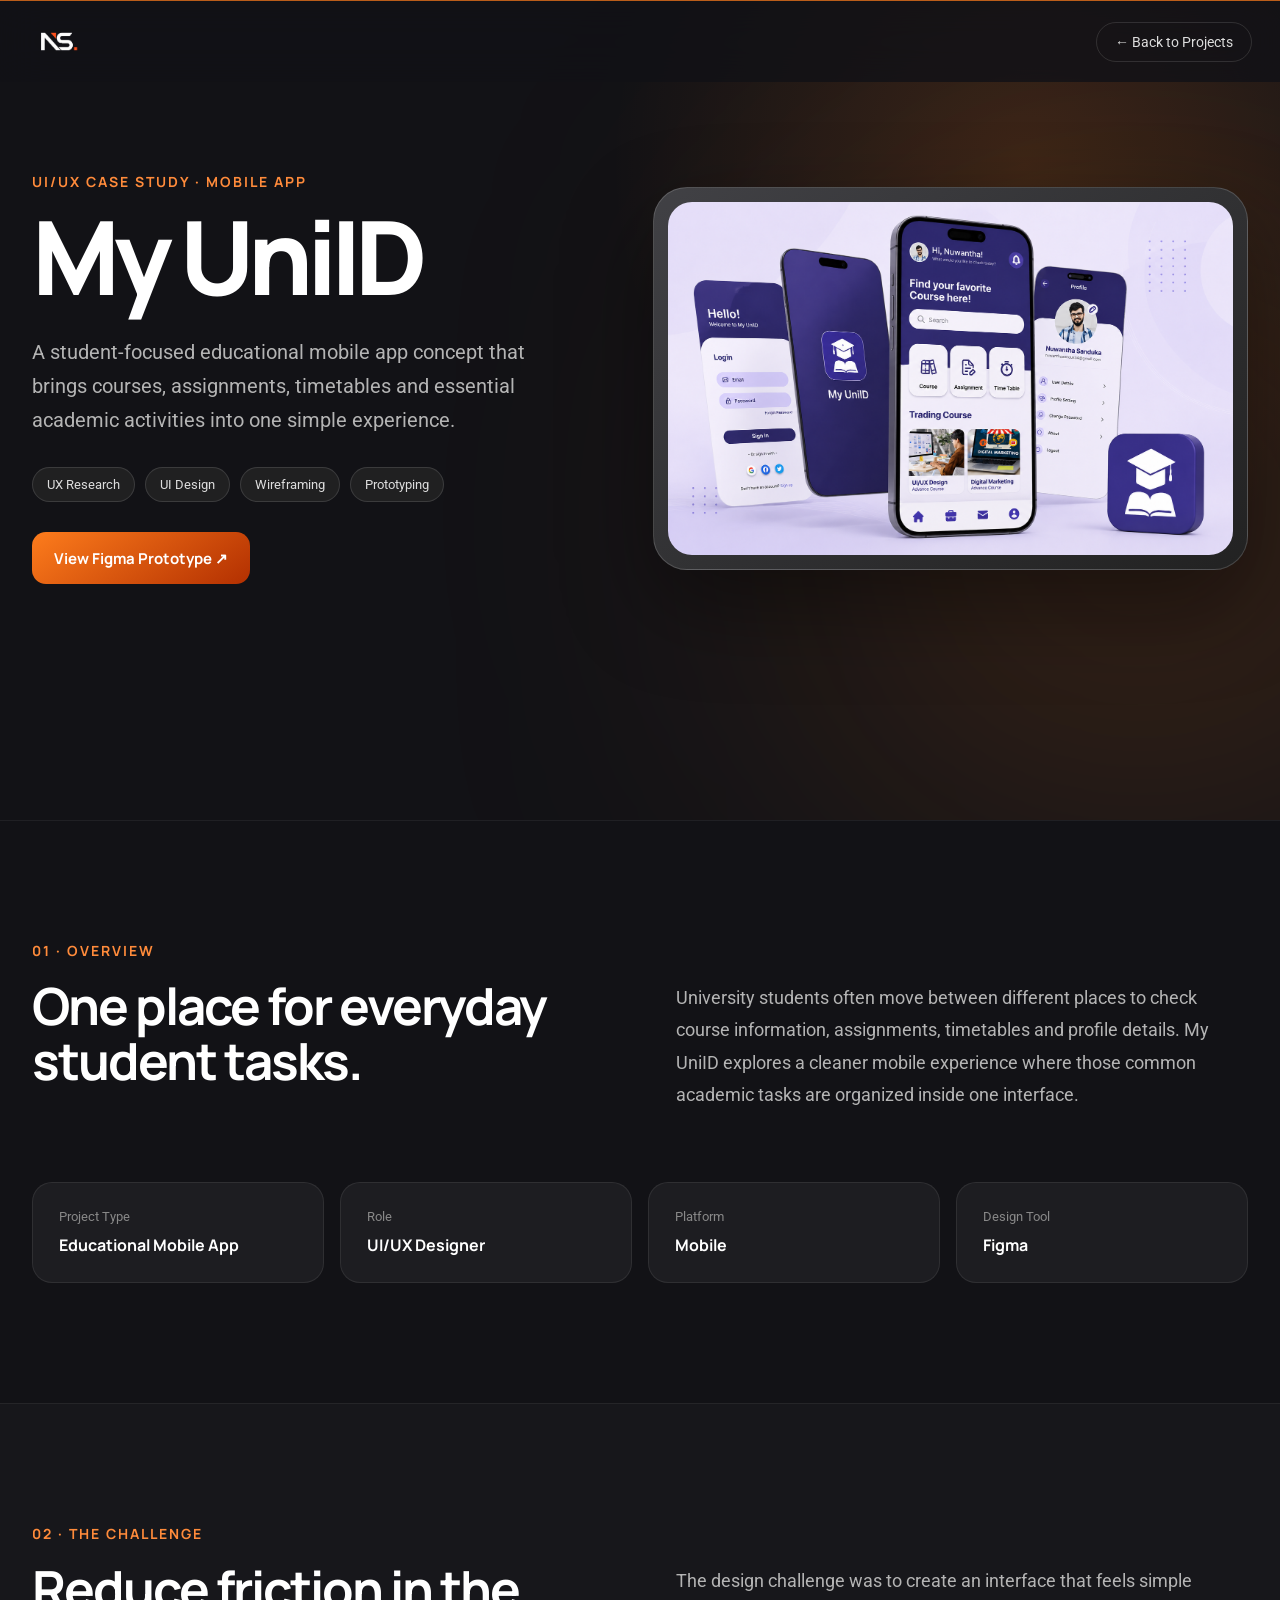
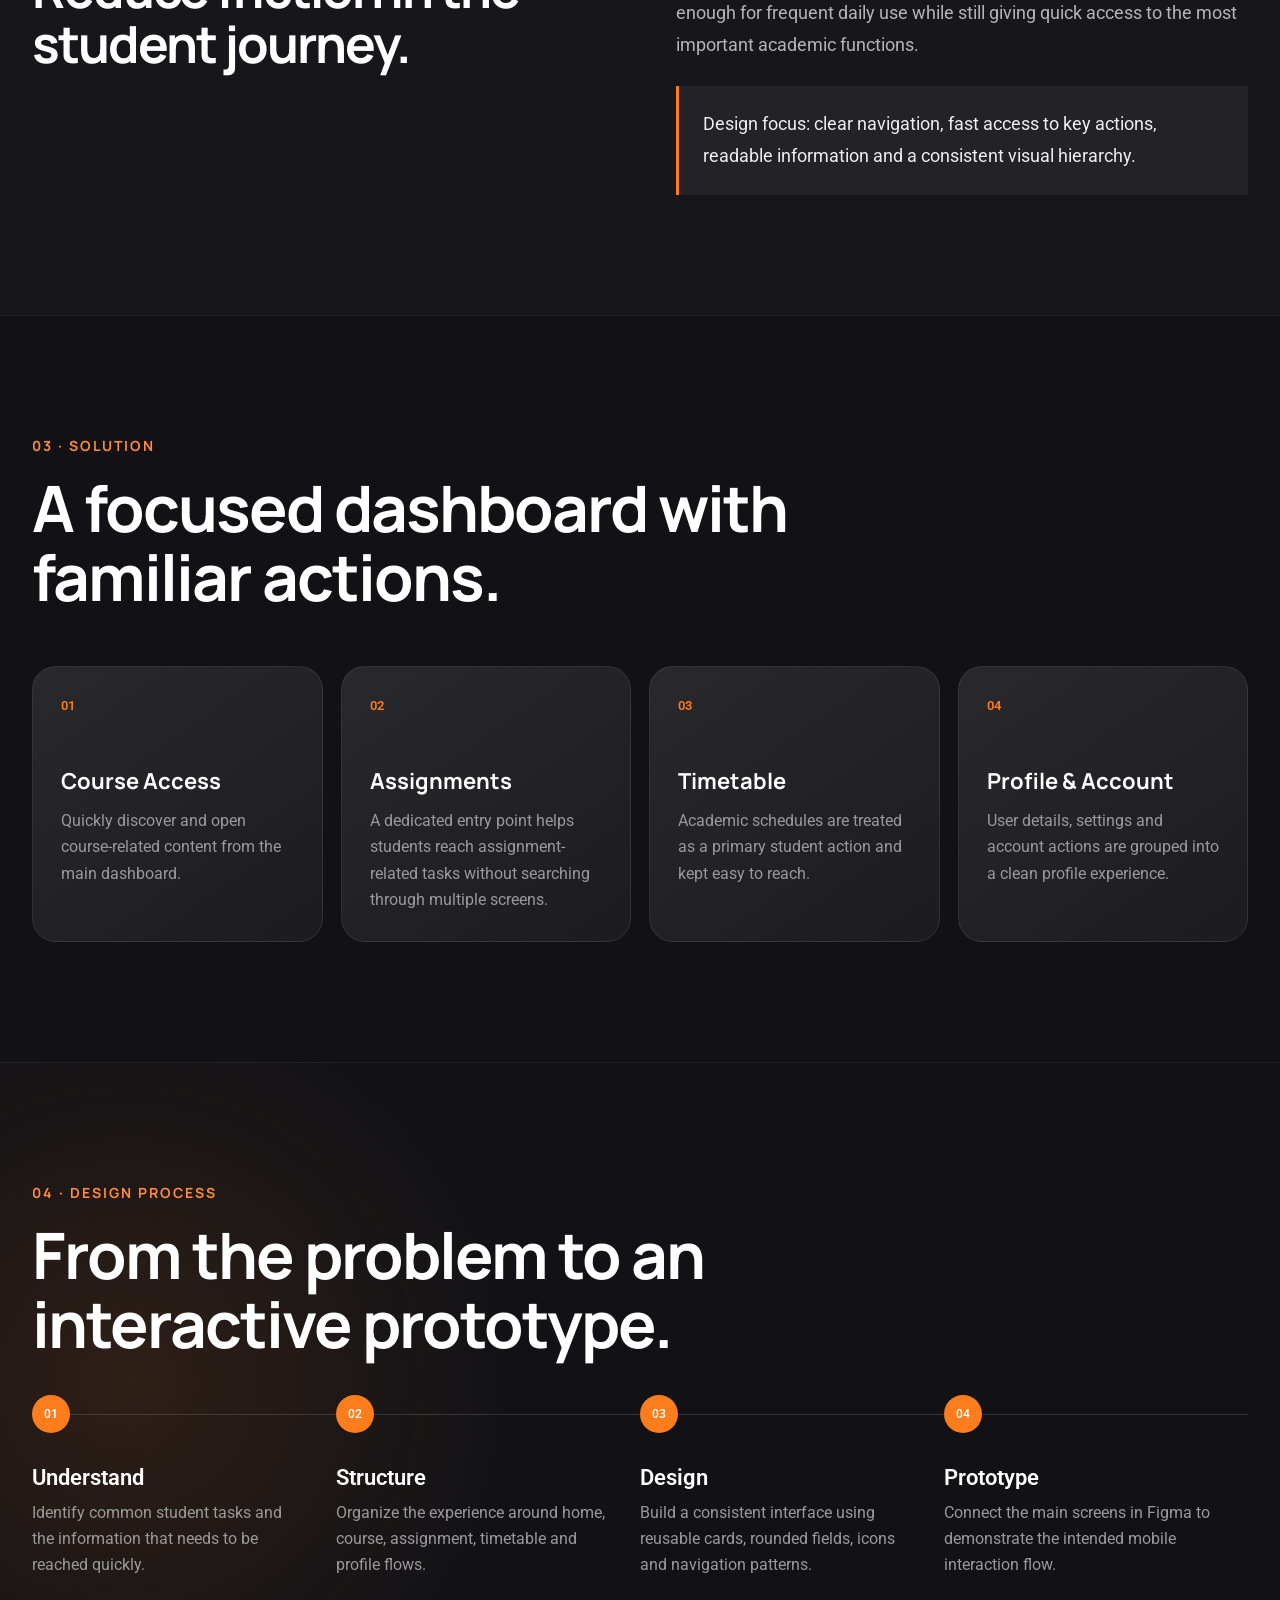
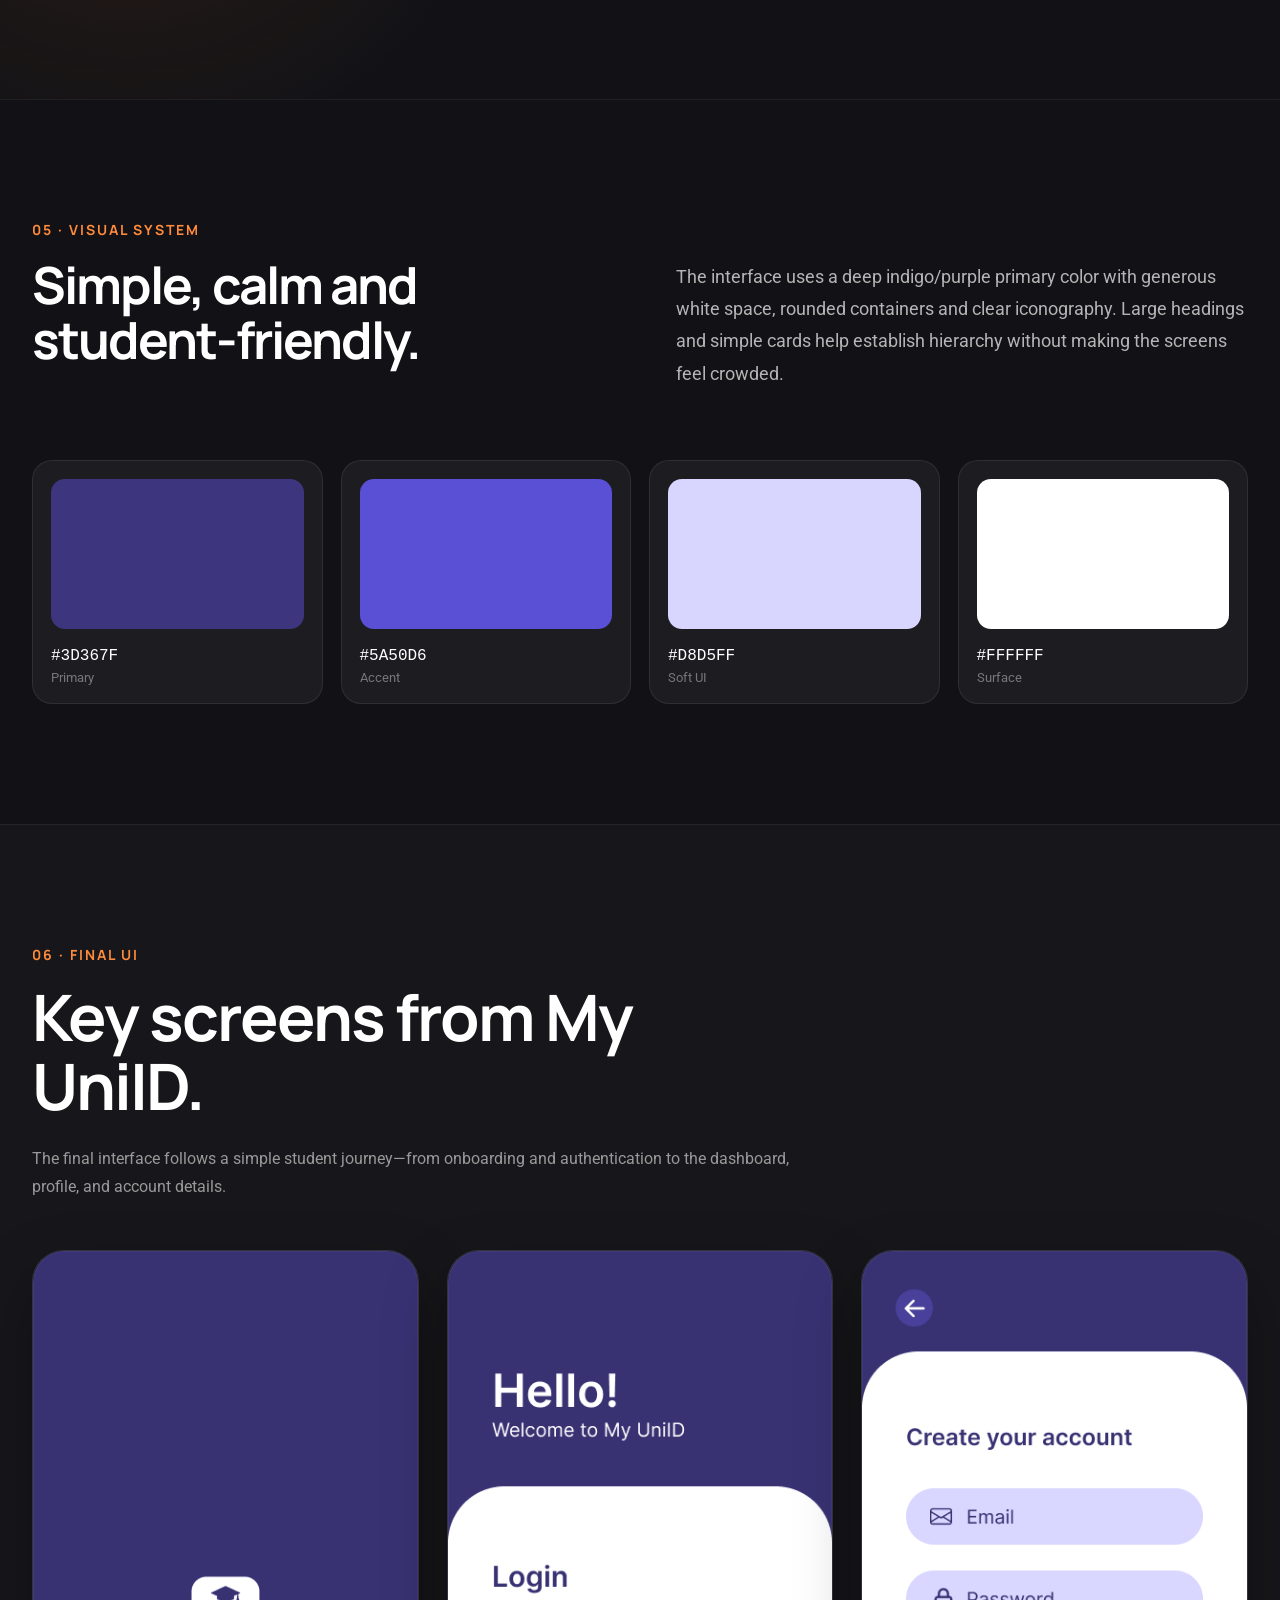
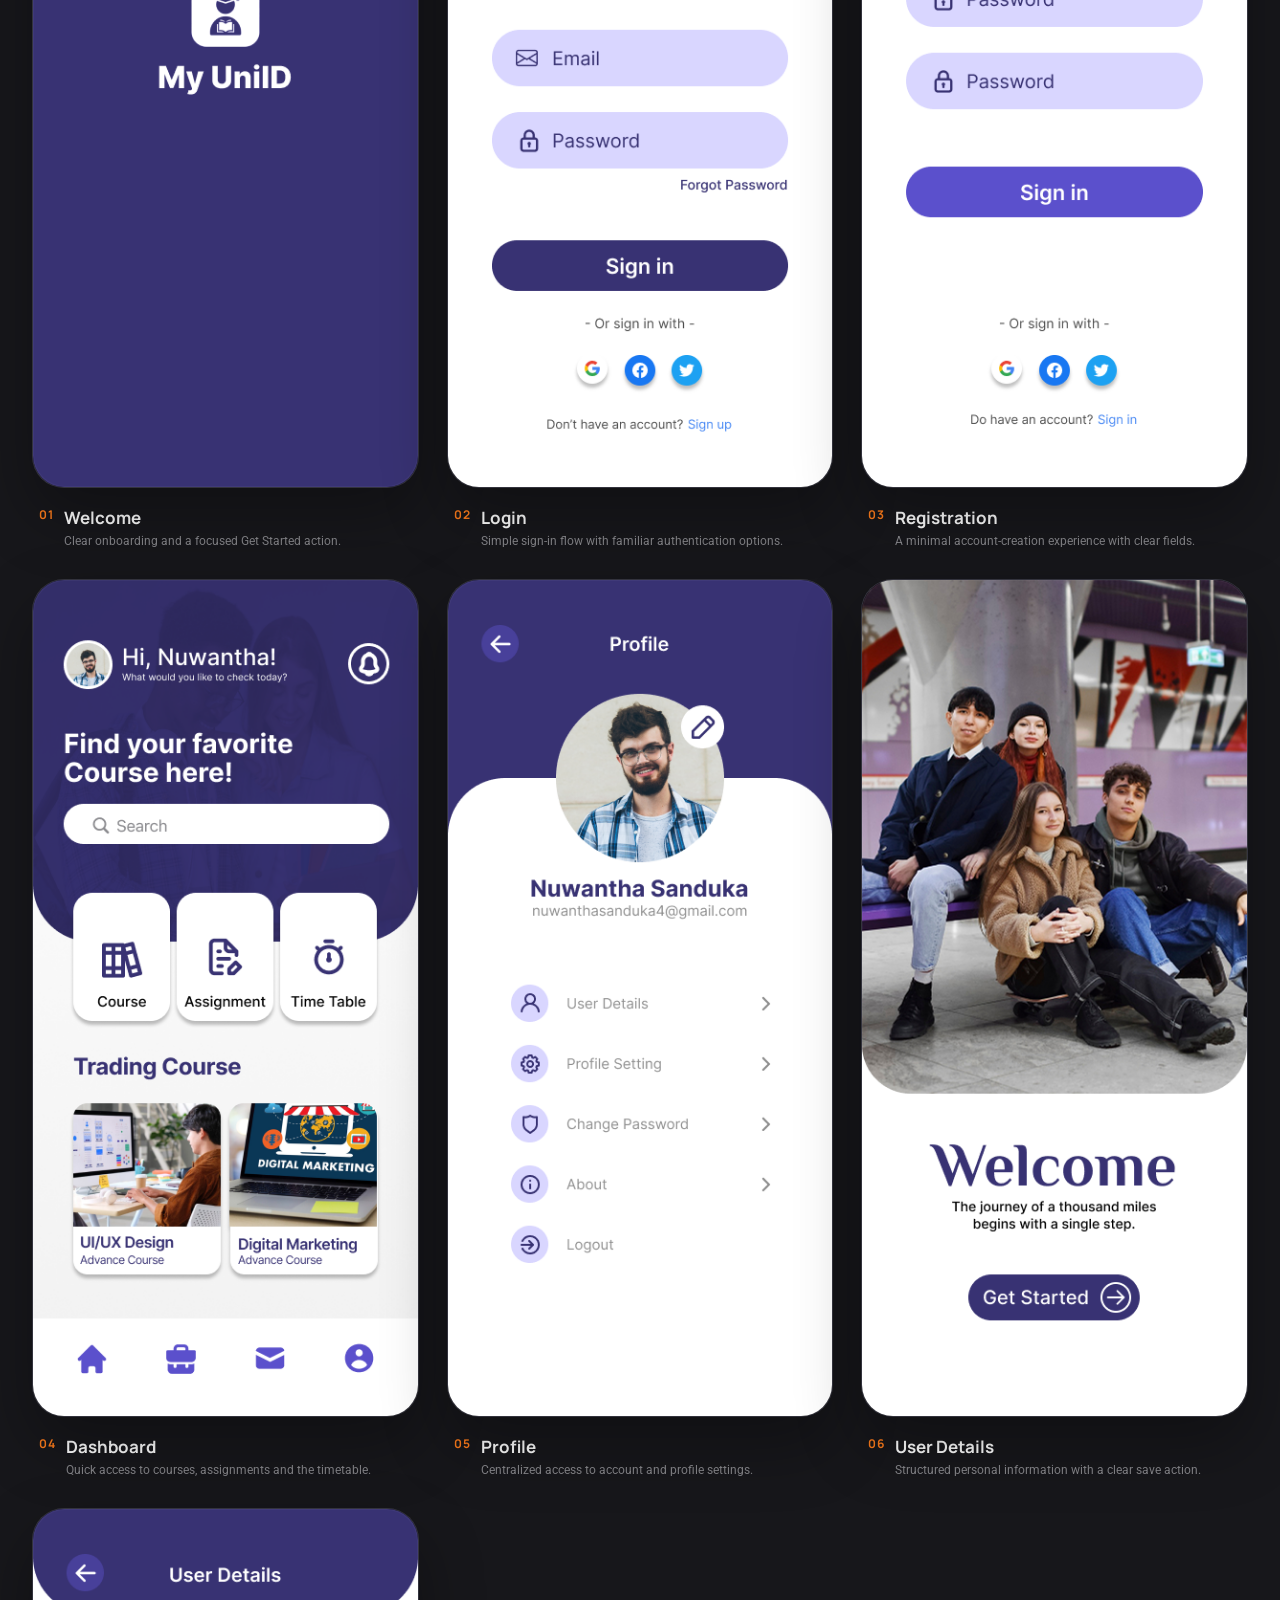
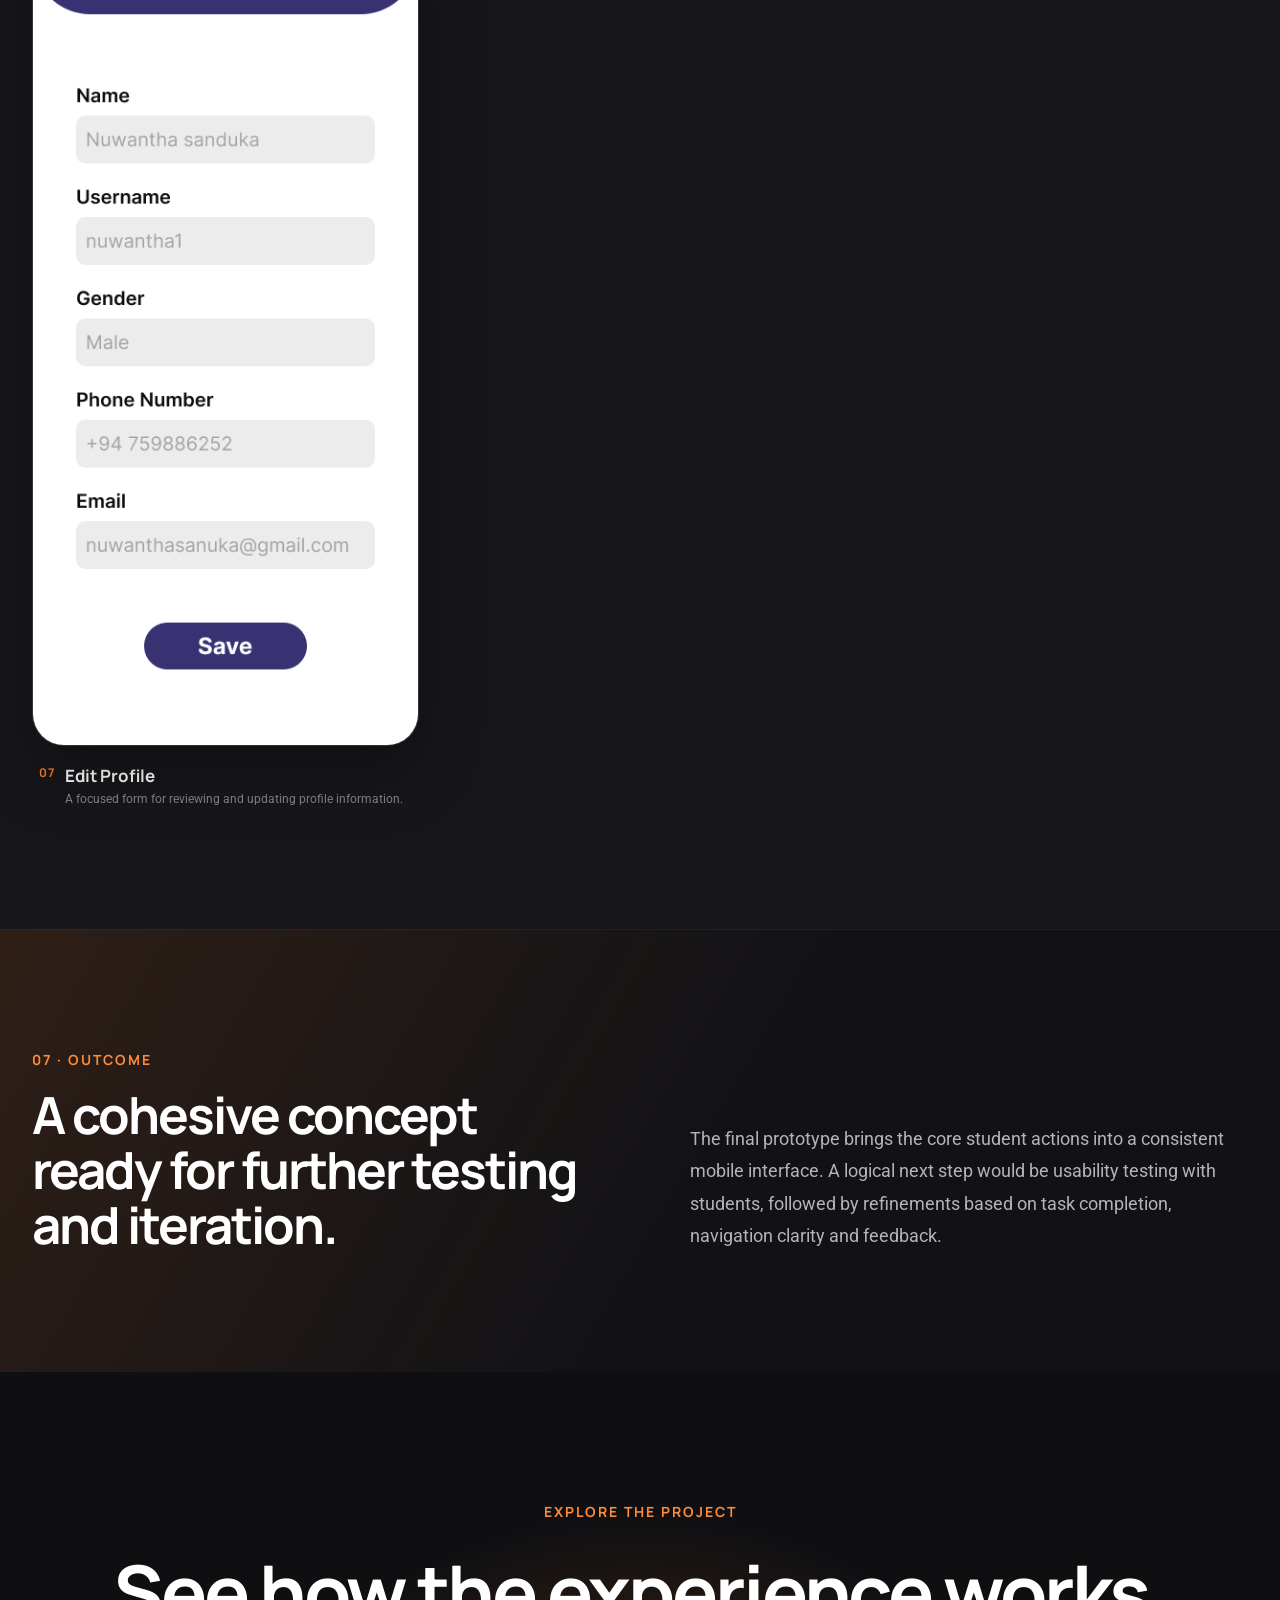
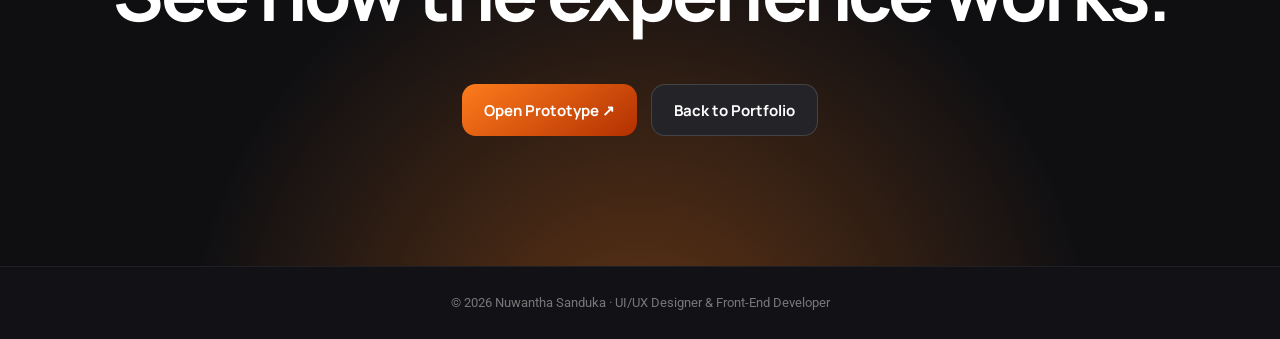
==== my-uniid-case-study.html @ fdf11199 "Add case study page1" ====
<!DOCTYPE html>
<html lang="en">
<head>
  <meta charset="utf-8">
  <meta name="viewport" content="width=device-width, initial-scale=1">
  <meta name="description" content="My UniID educational mobile app UI/UX case study by Nuwantha Sanduka.">
  <meta name="theme-color" content="#121216">
  <title>My UniID — UI/UX Case Study</title>
  <link rel="stylesheet" href="style.css">
  <link rel="stylesheet" href="case-study.css">
</head>
<body class="case-study-page">
  <header class="case-nav">
    <a class="case-brand" href="index.html#home"><img src="assets/images/brand-logo.png" alt="NS logo"></a>
    <a class="back-link" href="index.html#projects">← Back to Projects</a>
  </header>

  <main>
    <section class="case-hero">
      <div class="case-glow case-glow-one"></div>
      <div class="case-shell case-hero-grid">
        <div class="case-hero-copy">
          <p class="case-kicker">UI/UX CASE STUDY · MOBILE APP</p>
          <h1>My UniID</h1>
          <p class="case-lead">A student-focused educational mobile app concept that brings courses, assignments, timetables and essential academic activities into one simple experience.</p>
          <div class="case-tags"><span>UX Research</span><span>UI Design</span><span>Wireframing</span><span>Prototyping</span></div>
          <a class="case-primary" href="https://www.figma.com/proto/tPADbhIPuzSvmkrL11erAc/HCI-Activity01?node-id=0-1&t=I2ZawFSMPAV8Nhaq-1" target="_blank" rel="noopener noreferrer">View Figma Prototype ↗</a>
        </div>
        <div class="case-cover-wrap">
          <img src="assets/images/my_UniID_project_Cover.png" alt="My UniID mobile app project cover">
        </div>
      </div>
    </section>

    <section class="case-section">
      <div class="case-shell">
        <p class="case-kicker">01 · OVERVIEW</p>
        <div class="case-two-col">
          <h2>One place for everyday student tasks.</h2>
          <p>University students often move between different places to check course information, assignments, timetables and profile details. My UniID explores a cleaner mobile experience where those common academic tasks are organized inside one interface.</p>
        </div>
        <div class="case-facts">
          <article><span>Project Type</span><strong>Educational Mobile App</strong></article>
          <article><span>Role</span><strong>UI/UX Designer</strong></article>
          <article><span>Platform</span><strong>Mobile</strong></article>
          <article><span>Design Tool</span><strong>Figma</strong></article>
        </div>
      </div>
    </section>

    <section class="case-section case-soft">
      <div class="case-shell">
        <p class="case-kicker">02 · THE CHALLENGE</p>
        <div class="case-two-col">
          <h2>Reduce friction in the student journey.</h2>
          <div><p>The design challenge was to create an interface that feels simple enough for frequent daily use while still giving quick access to the most important academic functions.</p><p class="case-note">Design focus: clear navigation, fast access to key actions, readable information and a consistent visual hierarchy.</p></div>
        </div>
      </div>
    </section>

    <section class="case-section">
      <div class="case-shell">
        <p class="case-kicker">03 · SOLUTION</p>
        <h2 class="case-title">A focused dashboard with familiar actions.</h2>
        <div class="feature-grid">
          <article><b>01</b><h3>Course Access</h3><p>Quickly discover and open course-related content from the main dashboard.</p></article>
          <article><b>02</b><h3>Assignments</h3><p>A dedicated entry point helps students reach assignment-related tasks without searching through multiple screens.</p></article>
          <article><b>03</b><h3>Timetable</h3><p>Academic schedules are treated as a primary student action and kept easy to reach.</p></article>
          <article><b>04</b><h3>Profile & Account</h3><p>User details, settings and account actions are grouped into a clean profile experience.</p></article>
        </div>
      </div>
    </section>

    <section class="case-section case-process">
      <div class="case-shell">
        <p class="case-kicker">04 · DESIGN PROCESS</p>
        <h2 class="case-title">From the problem to an interactive prototype.</h2>
        <div class="process-line">
          <article><span>01</span><h3>Understand</h3><p>Identify common student tasks and the information that needs to be reached quickly.</p></article>
          <article><span>02</span><h3>Structure</h3><p>Organize the experience around home, course, assignment, timetable and profile flows.</p></article>
          <article><span>03</span><h3>Design</h3><p>Build a consistent interface using reusable cards, rounded fields, icons and navigation patterns.</p></article>
          <article><span>04</span><h3>Prototype</h3><p>Connect the main screens in Figma to demonstrate the intended mobile interaction flow.</p></article>
        </div>
      </div>
    </section>

    <section class="case-section">
      <div class="case-shell">
        <p class="case-kicker">05 · VISUAL SYSTEM</p>
        <div class="case-two-col">
          <h2>Simple, calm and student-friendly.</h2>
          <p>The interface uses a deep indigo/purple primary color with generous white space, rounded containers and clear iconography. Large headings and simple cards help establish hierarchy without making the screens feel crowded.</p>
        </div>
        <div class="visual-system">
          <div class="palette"><span class="swatch swatch-a"></span><code>#3D367F</code><small>Primary</small></div>
          <div class="palette"><span class="swatch swatch-b"></span><code>#5A50D6</code><small>Accent</small></div>
          <div class="palette"><span class="swatch swatch-c"></span><code>#D8D5FF</code><small>Soft UI</small></div>
          <div class="palette"><span class="swatch swatch-d"></span><code>#FFFFFF</code><small>Surface</small></div>
        </div>
      </div>
    </section>

    <section class="case-section case-showcase">
      <div class="case-shell">
        <p class="case-kicker">06 · FINAL UI</p>
        <h2 class="case-title">Key screens from My UniID.</h2>
        <p class="case-center-copy">The final interface follows a simple student journey—from onboarding and authentication to the dashboard, profile, and account details.</p>
        <div class="screen-grid">
          <figure class="screen-card"><div class="screen-frame"><img src="assets/images/uniid/uniid-welcome.png" alt="My UniID welcome screen"></div><figcaption><b>01</b><span>Welcome</span><small>Clear onboarding and a focused Get Started action.</small></figcaption></figure>
          <figure class="screen-card"><div class="screen-frame"><img src="assets/images/uniid/uniid-login.png" alt="My UniID login screen"></div><figcaption><b>02</b><span>Login</span><small>Simple sign-in flow with familiar authentication options.</small></figcaption></figure>
          <figure class="screen-card"><div class="screen-frame"><img src="assets/images/uniid/uniid-signup.png" alt="My UniID registration screen"></div><figcaption><b>03</b><span>Registration</span><small>A minimal account-creation experience with clear fields.</small></figcaption></figure>
          <figure class="screen-card"><div class="screen-frame"><img src="assets/images/uniid/uniid-dashboard.png" alt="My UniID student dashboard"></div><figcaption><b>04</b><span>Dashboard</span><small>Quick access to courses, assignments and the timetable.</small></figcaption></figure>
          <figure class="screen-card"><div class="screen-frame"><img src="assets/images/uniid/uniid-profile.png" alt="My UniID profile screen"></div><figcaption><b>05</b><span>Profile</span><small>Centralized access to account and profile settings.</small></figcaption></figure>
          <figure class="screen-card"><div class="screen-frame"><img src="assets/images/uniid/uniid-user-details.png" alt="My UniID user details screen"></div><figcaption><b>06</b><span>User Details</span><small>Structured personal information with a clear save action.</small></figcaption></figure>
          <figure class="screen-card"><div class="screen-frame"><img src="assets/images/uniid/uniid-edit-profile.png" alt="My UniID edit profile screen"></div><figcaption><b>07</b><span>Edit Profile</span><small>A focused form for reviewing and updating profile information.</small></figcaption></figure>
        </div>
      </div>
    </section>

    <section class="case-section case-result">
      <div class="case-shell case-result-inner">
        <div><p class="case-kicker">07 · OUTCOME</p><h2>A cohesive concept ready for further testing and iteration.</h2></div>
        <p>The final prototype brings the core student actions into a consistent mobile interface. A logical next step would be usability testing with students, followed by refinements based on task completion, navigation clarity and feedback.</p>
      </div>
    </section>

    <section class="case-cta">
      <div class="case-shell">
        <p class="case-kicker">EXPLORE THE PROJECT</p>
        <h2>See how the experience works.</h2>
        <div class="case-cta-actions"><a class="case-primary" href="https://www.figma.com/proto/tPADbhIPuzSvmkrL11erAc/HCI-Activity01?node-id=0-1&t=I2ZawFSMPAV8Nhaq-1" target="_blank" rel="noopener noreferrer">Open Prototype ↗</a><a class="case-secondary" href="index.html#projects">Back to Portfolio</a></div>
      </div>
    </section>
  </main>

  <footer class="case-footer"><p>© 2026 Nuwantha Sanduka · UI/UX Designer & Front-End Developer</p></footer>
  <script src="case-study.js"></script>
</body>
</html>
---- style.css ----
/* ================================================================
   LOCAL FONTS
   අන්තර්ජාලය නොමැතිවත් site එකේ fonts වැඩ කිරීමට local files භාවිතා කරයි.
   ================================================================ */
@font-face {
  font-family: "Manrope";
  src: url("assets/fonts/manrope-400.woff2") format("woff2");
  font-style: normal;
  font-weight: 400;
  font-display: swap;
}

@font-face {
  font-family: "Poppins";
  src: url("assets/fonts/poppins-600.woff2") format("woff2");
  font-style: normal;
  font-weight: 600;
  font-display: swap;
}

@font-face {
  font-family: "Manrope";
  src: url("assets/fonts/manrope-600.woff2") format("woff2");
  font-style: normal;
  font-weight: 600;
  font-display: swap;
}

@font-face {
  font-family: "Manrope";
  src: url("assets/fonts/manrope-700.woff2") format("woff2");
  font-style: normal;
  font-weight: 700;
  font-display: swap;
}

@font-face {
  font-family: "Manrope";
  src: url("assets/fonts/manrope-800.woff2") format("woff2");
  font-style: normal;
  font-weight: 800;
  font-display: swap;
}

@font-face {
  font-family: "Roboto";
  src: url("assets/fonts/roboto-300.woff2") format("woff2");
  font-style: normal;
  font-weight: 300;
  font-display: swap;
}

@font-face {
  font-family: "Roboto";
  src: url("assets/fonts/roboto-400.woff2") format("woff2");
  font-style: normal;
  font-weight: 400;
  font-display: swap;
}

@font-face {
  font-family: "Roboto";
  src: url("assets/fonts/roboto-500.woff2") format("woff2");
  font-style: normal;
  font-weight: 500;
  font-display: swap;
}

@font-face {
  font-family: "Roboto";
  src: url("assets/fonts/roboto-600.woff2") format("woff2");
  font-style: normal;
  font-weight: 600;
  font-display: swap;
}

/* Site එක පුරා නැවත භාවිතා වන ප්‍රධාන වර්ණ සහ animation values. */
:root {
  --ink: #121216;
  --ink-deep: #0f0f12;
  --surface: #292929;
  --surface-soft: rgba(41, 41, 41, 0.8);
  --surface-glass: rgba(38, 37, 38, 0.8);
  --orange: #fd7c1c;
  --orange-soft: #ff8b3b;
  --gold: #fcb52d;
  --cream: #fffbf2;
  --muted: #b4b4b4;
  --white: #ffffff;
  --canvas: 1440px;
  --spring: cubic-bezier(0.16, 1, 0.3, 1);
}

/* සියලු elements වල size ගණනය සරල කරන global reset එක. */
*,
*::before,
*::after {
  box-sizing: border-box;
}

html {
  scroll-behavior: smooth;
  scroll-padding-top: 100px;
  background: var(--ink);
}

body {
  margin: 0;
  min-width: 320px;
  overflow-x: hidden;
  color: var(--white);
  background: var(--ink);
  font-family: "Roboto", Arial, sans-serif;
  -webkit-font-smoothing: antialiased;
  text-rendering: optimizeLegibility;
}

body.menu-locked {
  overflow: hidden;
}

img {
  display: block;
  max-width: 100%;
}

a {
  color: inherit;
  text-decoration: none;
}

button,
a {
  -webkit-tap-highlight-color: transparent;
}

button {
  color: inherit;
  font: inherit;
}

button:focus-visible,
a:focus-visible {
  outline: 2px solid var(--gold);
  outline-offset: 4px;
}

/* ================================================================
   FIXED NAVIGATION BAR
   Scroll කළත් navigation bar එක viewport එකේ ඉහළින්ම තබයි.
   ================================================================ */
.site-header {
  position: fixed;
  z-index: 100;
  top: 0;
  left: 0;
  width: 100%;
  height: 82px;
  border-top: 1px solid rgba(253, 124, 28, 0.72);
  background:
    linear-gradient(90deg, rgba(24, 15, 16, 0.97), rgba(73, 27, 12, 0.96) 50%, rgba(24, 15, 16, 0.97));
  box-shadow: 0 12px 34px rgba(0, 0, 0, 0.2);
  opacity: 0;
  pointer-events: none;
  transform: translateY(-22px);
  transition:
    opacity 0.82s ease,
    background 220ms ease,
    box-shadow 220ms ease,
    transform 1.05s var(--spring);
  transition-delay: 0.35s;
  backdrop-filter: blur(22px);
  -webkit-backdrop-filter: blur(22px);
}

.site-header.is-loaded {
  opacity: 1;
  pointer-events: auto;
  transform: translateY(0);
}

.site-header.is-scrolled {
  background:
    linear-gradient(90deg, rgba(18, 14, 16, 0.98), rgba(61, 23, 12, 0.97) 50%, rgba(18, 14, 16, 0.98));
  box-shadow: 0 14px 38px rgba(0, 0, 0, 0.42);
}

.site-header-inner {
  position: relative;
  width: min(calc(100% - 112px), 1720px);
  height: 100%;
  margin: 0 auto;
}

/* ================================================================
   HERO SECTION — DESKTOP BASE DESIGN
   Figma 1440px frame එක අනුව hero elements absolute position කර ඇත.
   ================================================================ */
.hero {
  --hero-display-height: 1024px;
  --hero-left-shift: 0px;
  --hero-name-scale: 1;
  --hero-name-width-scale: 1;
  --hero-right-shift: 0px;
  --hero-stage-scale: 1;

  position: relative;
  width: 100%;
  height: var(--hero-display-height);
  overflow: hidden;
  isolation: isolate;
  background:
    radial-gradient(circle at 50% 106%, rgba(253, 240, 187, 0.96) 0 8%, rgba(252, 181, 45, 0.88) 19%, rgba(253, 124, 28, 0.74) 40%, rgba(183, 16, 1, 0.56) 67%, rgba(18, 18, 22, 0) 96%),
    #121216;
}

.hero-stage {
  position: absolute;
  top: 0;
  left: 50%;
  width: 1440px;
  height: 1024px;
  transform: translateX(-50%) scale(var(--hero-stage-scale));
  transform-origin: top center;
}

.hero-aurora {
  position: absolute;
  z-index: -2;
  top: 178px;
  left: 50%;
  width: min(1500px, 112vw);
  height: 994px;
  border-radius: 46% 46% 28% 28%;
  background:
    radial-gradient(circle at 50% 82%, #fdf0bb 0 14%, #fcb52d 27%, #fd7c1c 54%, #b71001 83%, rgba(183, 16, 1, 0) 100%);
  filter: blur(100px);
  opacity: 0.98;
  transform: translateX(-50%);
}

/* Hero එක load වන විට භාවිතා වන එකම smooth transition timing එක. */
.hero-motion {
  transition:
    opacity 0.82s ease,
    transform 1.278s var(--spring);
  transition-delay: 0.35s;
}

.hero-brand {
  position: absolute;
  z-index: 2;
  top: 26px;
  left: 0;
  width: 60px;
  height: 30px;
  overflow: hidden;
}

.hero-brand img,
.footer-brand > img {
  width: 100%;
  height: 100%;
  object-fit: cover;
}

.hero-nav {
  position: absolute;
  z-index: 2;
  top: 19px;
  left: 50%;
  display: grid;
  width: 707px;
  height: 44px;
  padding: 4px;
  grid-template-columns: repeat(5, minmax(0, 1fr));
  gap: 7px;
  border: 1px solid rgba(255, 139, 58, 0.24);
  border-radius: 13px;
  background: rgba(20, 13, 15, 0.16);
  box-shadow: inset 0 1px 0 rgba(255, 255, 255, 0.03);
  transform: translateX(-50%);
  backdrop-filter: blur(18px);
  -webkit-backdrop-filter: blur(18px);
}

.hero-nav a {
  display: grid;
  width: 100%;
  height: 34px;
  place-items: center;
  border: 1px solid rgba(255, 244, 227, 0.035);
  border-radius: 9px;
  color: var(--white);
  background: rgba(255, 149, 112, 0.11);
  font-size: 14px;
  font-weight: 500;
  line-height: 20px;
  transition: background 180ms ease, color 180ms ease, transform 180ms ease;
}

.hero-nav a:hover,
.hero-nav a.active {
  background: rgba(253, 124, 28, 0.34);
  transform: translateY(-1px);
}

.hero-contact {
  position: absolute;
  z-index: 2;
  top: 22px;
  right: 0;
  display: grid;
  width: 116px;
  height: 38px;
  place-items: center;
  border-radius: 9px;
  color: #000;
  background: var(--white);
  font-size: 14px;
  font-weight: 500;
  line-height: 20px;
  transition: background 180ms ease, color 180ms ease, transform 180ms ease;
}

.hero-contact:hover {
  color: var(--white);
  background: #191919;
  transform: translateY(-2px);
}

.menu-toggle {
  display: none;
}

/* Profile image එක මුලින් පහළින් සිට load animation එකෙන් ඉහළට එයි. */
.hero-profile {
  position: absolute;
  z-index: 2;
  top: 125px;
  left: calc(50% - 366px);
  width: 733px;
  height: 915px;
  max-width: none;
  object-fit: cover;
  opacity: 0;
  transform: translateY(221px);
}

.hero-title {
  position: absolute;
  z-index: 5;
  top: 410px;
  left: max(90px, calc(50% - 630px));
  width: 471px;
  opacity: 0;
  transform: translateX(calc(-349px + var(--hero-left-shift)));
}

.hero-pill {
  display: inline-grid;
  width: 208px;
  height: 26px;
  margin: 0 0 2px;
  place-items: center;
  border-radius: 104px;
  color: var(--white);
  background: linear-gradient(90deg, var(--orange), var(--gold));
  font-size: 14px;
  font-weight: 600;
  line-height: 20px;
}

.hero-title h1 {
  display: flex;
  flex-direction: column;
  margin: 0;
  color: var(--white);
  font-family: "Manrope", sans-serif;
  font-size: 48px;
  font-weight: 600;
  letter-spacing: -0.4px;
  line-height: 58px;
}

.hero-title h1 strong {
  font-weight: 800;
}

.hero-copy {
  position: absolute;
  z-index: 5;
  top: 410px;
  right: max(92px, calc(50% - 628px));
  width: 423px;
  opacity: 0;
  transform: translateX(calc(438px + var(--hero-right-shift)));
}

.hero-copy > p {
  height: 96px;
  margin: 0;
  color: var(--muted);
  font-size: 24px;
  font-weight: 400;
  line-height: 32px;
}

.hero-actions {
  display: flex;
  margin-top: 27px;
  gap: 27px;
}

.button {
  display: grid;
  width: 198px;
  height: 59px;
  place-items: center;
  border-radius: 30px;
  font-size: 24px;
  font-weight: 400;
  line-height: 32px;
  transition: transform 180ms ease, filter 180ms ease;
}

.button:hover {
  filter: brightness(1.08);
  transform: translateY(-3px);
}

.button-light {
  color: #191919;
  background: linear-gradient(90deg, #fff, #b4b4b4);
}

.button-dark {
  color: #b4b4b4;
  background: #191919;
}

/* Profile image එක මත ඇති විශාල “Nuwantha” නම. */
.hero-name {
  position: absolute;
  z-index: 4;
  top: 716px;
  left: calc(50% - 660px);
  width: 1320px;
  height: 206px;
  overflow: hidden;
  color: transparent;
  background: linear-gradient(90deg, #fff 58%, #b4b4b4 100%);
  background-clip: text;
  -webkit-background-clip: text;
  font-family: "Poppins", sans-serif;
  font-size: 260px;
  font-weight: 600;
  letter-spacing: -8px;
  line-height: 0.8;
  white-space: nowrap;
  opacity: 0;
  transform: translate(0, 212px) scale(var(--hero-name-scale)) scaleX(var(--hero-name-width-scale));
  transform-origin: center;
}

.hero.is-loaded .hero-profile {
  opacity: 1;
  transform: translate(0, 0);
}

.hero.is-loaded .hero-title {
  opacity: 1;
  transform: translateX(var(--hero-left-shift));
}

.hero.is-loaded .hero-copy {
  opacity: 1;
  transform: translateX(var(--hero-right-shift));
}

.hero.is-loaded .hero-name {
  opacity: 1;
  transform: translate(0, 0) scale(var(--hero-name-scale)) scaleX(var(--hero-name-width-scale));
}

/* ================================================================
   COMMON SECTION STYLES
   සියලු content sections වල background සහ spacing consistency මෙතැනින් පාලනය වේ.
   ================================================================ */
.section {
  position: relative;
  overflow: hidden;
  isolation: isolate;
  background: var(--ink);
}

.about-section,
.skills-section,
.projects-section,
.experience-section,
.contact-section {
  height: auto;
  min-height: 0;
  padding-bottom: 80px;
}

/* About Me section එකේ desktop spacing. */
.about-section {
  padding-top: 80px;
}

.ambient {
  position: absolute;
  z-index: -1;
  border-radius: 50%;
  background: rgba(253, 124, 28, 0.14);
  filter: blur(220px);
  pointer-events: none;
}

.ambient-about-left {
  top: -182px;
  left: -165px;
  width: 613px;
  height: 613px;
  opacity: 0.9;
}

.ambient-about-right {
  right: -346px;
  bottom: -140px;
  width: 757px;
  height: 757px;
  opacity: 0.62;
}

.ambient-skills {
  right: -80px;
  top: 470px;
  width: 520px;
  height: 520px;
  opacity: 0.56;
  filter: blur(360px);
}

.ambient-projects {
  left: -290px;
  top: 100px;
  width: 780px;
  height: 730px;
  opacity: 0.5;
  filter: blur(360px);
}

.ambient-experience-left {
  left: -135px;
  bottom: -155px;
  width: 520px;
  height: 520px;
  opacity: 0.5;
  filter: blur(340px);
}

.ambient-experience-right {
  right: -290px;
  top: 235px;
  width: 780px;
  height: 730px;
  opacity: 0.46;
  filter: blur(380px);
}

.ambient-contact {
  left: 50%;
  bottom: -260px;
  width: 1200px;
  height: 440px;
  background: rgba(253, 124, 28, 0.32);
  filter: blur(240px);
  transform: translateX(-50%);
}

/* සෑම section එකකම භාවිතා වන orange label සහ ප්‍රධාන title style එක. */
.section-heading {
  text-align: center;
}

.section-heading > p {
  height: 26px;
  margin: 0;
  color: var(--orange-soft);
  font-size: 18px;
  font-weight: 500;
  line-height: 26px;
}

.section-heading > h2 {
  height: 48px;
  margin: 4px 0 0;
  color: var(--white);
  font-size: 40px;
  font-weight: 500;
  line-height: 48px;
}

.about-content {
  width: 1055px;
  margin: 0 auto;
  padding-top: 0;
}

.about-copy {
  display: flex;
  width: 1055px;
  height: 192px;
  margin: 64px 0 0;
  align-items: center;
  justify-content: center;
  color: var(--white);
  font-size: 18px;
  font-weight: 400;
  line-height: 29px;
  text-align: center;
}

.education-card {
  display: flex;
  width: 1046px;
  height: 141px;
  margin: 54px auto 0;
  padding: 34px 35px;
  align-items: center;
  border-radius: 23px;
  background: var(--surface);
}

.education-icon {
  display: grid;
  flex: 0 0 72px;
  width: 72px;
  height: 72px;
  margin-right: 58px;
  place-items: center;
  border-radius: 14px;
  background: linear-gradient(145deg, var(--orange), #b33001);
}

.education-icon img {
  width: 54px;
  height: 54px;
  object-fit: contain;
}

.education-card h3 {
  margin: 0;
  color: var(--white);
  font-size: 22px;
  font-weight: 600;
  line-height: 30px;
}

.education-card p {
  margin: 8px 0 0;
  color: var(--white);
  font-family: "Manrope", sans-serif;
  font-size: 14px;
  line-height: 22px;
}

.certificate-track {
  display: grid;
  grid-template-columns: repeat(2, 502px);
  width: 1046px;
  margin: 38px auto 0;
  gap: 42px;
}

.certificate-card {
  display: flex;
  height: 141px;
  padding: 23px;
  align-items: center;
  border-radius: 23px;
  background: var(--surface);
}

.certificate-icon {
  flex: 0 0 95px;
  width: 95px;
  height: 95px;
  margin-right: 19px;
  overflow: hidden;
  border-radius: 14px;
  background: #d9d9d9;
}

.certificate-icon img {
  width: 100%;
  height: 100%;
  object-fit: cover;
}

.google-icon img {
  padding: 10px;
  object-fit: contain;
}

.certificate-card h3 {
  margin: 0;
  font-family: "Manrope", sans-serif;
  font-size: 22px;
  font-weight: 600;
  line-height: 30px;
  white-space: nowrap;
}

.certificate-card p {
  margin: 6px 0 0;
  color: var(--white);
  font-family: "Manrope", sans-serif;
  font-size: 13px;
  line-height: 20px;
  white-space: nowrap;
}

.carousel-control {
  display: flex;
  width: 173px;
  height: 44px;
  margin: 31px auto 0;
  align-items: center;
  justify-content: center;
  gap: 11px;
}

.carousel-control button {
  display: grid;
  width: 30px;
  height: 30px;
  padding: 0;
  place-items: center;
  border: 0;
  border-radius: 50%;
  color: var(--muted);
  background: #2b2b2d;
  cursor: pointer;
  line-height: 1;
  transition: color 180ms ease, background 180ms ease, transform 180ms ease;
}

.carousel-control button:hover {
  color: var(--white);
  background: var(--orange);
  transform: scale(1.08);
}

.carousel-dots {
  display: flex;
  align-items: center;
  gap: 6px;
}

.carousel-dots span {
  width: 5px;
  height: 5px;
  border-radius: 50%;
  background: #636366;
  transition: width 180ms ease, background 180ms ease;
}

.carousel-dots span.active {
  width: 7px;
  height: 7px;
  background: var(--orange);
}

/* ================================================================
   SKILLS සහ TOOLS
   Cards තුන සහ නතර නොවන horizontal tool marquee එක මෙහි ඇත.
   ================================================================ */
.skills-section {
  padding-top: 80px;
}

.skills-grid {
  display: grid;
  grid-template-columns: repeat(3, 300px);
  width: 1046px;
  margin: 87px auto 0;
  gap: 73px;
}

.skill-card {
  position: relative;
  display: flex;
  width: 300px;
  height: 357px;
  flex-direction: column;
  align-items: center;
  border: 1px solid rgba(255, 251, 242, 0.11);
  border-radius: 27px;
  background: rgba(41, 41, 41, 0.8);
  box-shadow: inset 0 0 44px rgba(255, 255, 255, 0.02);
  backdrop-filter: blur(20px);
}

.skill-icon {
  display: grid;
  width: 107px;
  height: 107px;
  margin-top: 38px;
  place-items: center;
  border-radius: 16px;
  background: rgba(83, 82, 83, 0.82);
}

.skill-icon img {
  width: 64px;
  height: 64px;
  object-fit: contain;
}

.skill-card h3 {
  margin: 28px 0 0;
  font-family: "Manrope", sans-serif;
  font-size: 24px;
  font-weight: 700;
  line-height: 32px;
  text-align: center;
}

.skill-card p {
  margin: 8px 6px 0;
  color: var(--muted);
  font-family: "Manrope", sans-serif;
  font-size: 14px;
  line-height: 21px;
  text-align: center;
}

.skill-card em {
  color: var(--orange);
  font-style: normal;
}

/* JavaScript මගින් scrollLeft වෙනස් කර tool logos auto-scroll කරයි. */
.tool-marquee {
  width: 100%;
  margin: 96px auto 0;
  overflow-x: auto;
  cursor: grab;
  mask-image: linear-gradient(90deg, transparent, #000 7%, #000 93%, transparent);
  overscroll-behavior-inline: contain;
  scrollbar-width: none;
  touch-action: pan-x pan-y;
  -webkit-mask-image: linear-gradient(90deg, transparent, #000 7%, #000 93%, transparent);
}

.tool-marquee::-webkit-scrollbar {
  display: none;
}

.tool-marquee.is-dragging {
  cursor: grabbing;
  user-select: none;
}

.tool-marquee-track {
  display: flex;
  width: max-content;
  padding: 0 64px;
  gap: 64px;
}

.tool-set {
  display: flex;
  flex: 0 0 auto;
  gap: 64px;
}

.tool-chip {
  display: grid;
  flex: 0 0 96px;
  width: 96px;
  height: 96px;
  place-items: center;
  border-radius: 16px;
  background: rgba(38, 37, 38, 0.6);
  transition: transform 180ms ease, background 180ms ease;
}

.tool-chip:hover {
  background: rgba(61, 59, 61, 0.8);
  transform: translateY(-7px);
}

.tool-chip img {
  width: 56px;
  height: 56px;
  object-fit: contain;
  pointer-events: none;
}

/* ================================================================
   PROJECTS CAROUSEL
   Desktop එකේ cards පේළියක්, mobile එකේ horizontal swipe carousel එකක් වේ.
   ================================================================ */
.projects-section {
  padding-top: 80px;
}

.project-track {
  display: flex;
  width: 1260px;
  margin: 89px auto 0;
  gap: 29.5px;
}

.project-card {
  position: relative;
  flex: 0 0 400px;
  width: 400px;
  height: 426px;
  overflow: hidden;
  border: 1px solid rgba(255, 255, 255, 0.34);
  border-radius: 41px;
  background: linear-gradient(145deg, #414145, #29292c);
  box-shadow:
    0 22px 46px rgba(0, 0, 0, 0.24),
    inset 0 1px 0 rgba(255, 255, 255, 0.18);
}

.project-card::before {
  position: absolute;
  z-index: 0;
  inset: 9px;
  border-radius: 35px;
  background: #151515;
  content: "";
}

.project-image {
  position: absolute;
  z-index: 1;
  top: 9px;
  left: 9px;
  width: 380px;
  height: 237px;
  border-radius: 35px;
  object-fit: cover;
}

.project-panel {
  position: absolute;
  z-index: 2;
  top: 184px;
  left: 9px;
  width: 380px;
  height: 233px;
  border-radius: 0 0 35px 35px;
  background: #161616;
  clip-path: polygon(0 0, 51% 0, 61% 13%, 100% 13%, 100% 100%, 0 100%);
}

.project-content {
  position: absolute;
  z-index: 3;
  inset: 0;
}

.project-type {
  position: absolute;
  top: 201px;
  left: 36px;
  height: 24px;
  margin: 0;
  color: var(--orange-soft);
  font-size: 16px;
  font-weight: 600;
  line-height: 24px;
}

.project-content h3 {
  position: absolute;
  top: 230px;
  left: 36px;
  margin: 0;
  font-size: 22px;
  font-weight: 500;
  line-height: 28px;
}

.project-description {
  position: absolute;
  top: 268px;
  left: 36px;
  width: 310px;
  height: 62px;
  margin: 0;
  color: var(--cream);
  font-size: 14px;
  font-weight: 300;
  line-height: 20px;
}

.project-buttons {
  position: absolute;
  top: 344px;
  left: 36px;
  display: flex;
  gap: 33px;
}

.project-link {
  display: flex;
  width: 146px;
  height: 52px;
  padding: 0;
  align-items: center;
  justify-content: center;
  border: 0;
  border-radius: 14px;
  cursor: pointer;
  font-family: "Manrope", sans-serif;
  font-size: 16px;
  font-weight: 700;
  transition: transform 180ms ease, filter 180ms ease;
}

.project-link:hover {
  filter: brightness(1.1);
  transform: translateY(-3px);
}

.demo-link {
  color: var(--white);
  background: linear-gradient(145deg, var(--orange), #b33001);
}

.github-link {
  gap: 11px;
  color: #191919;
  background: linear-gradient(90deg, #fff, #d2d2d2);
}

.github-link img {
  width: 25px;
  height: 25px;
  object-fit: contain;
}

.projects-section .carousel-control {
  margin-top: 64px;
}

/* ================================================================
   EXPERIENCE TIMELINE සහ CV BANNER
   ================================================================ */
.experience-section {
  padding-top: 80px;
}

.timeline-grid {
  display: grid;
  grid-template-columns: repeat(2, 551px);
  width: 1138px;
  height: 449px;
  margin: 48px auto 0;
  gap: 37px;
}

.timeline-column {
  position: relative;
  display: flex;
  height: 449px;
  padding-left: 37px;
  flex-direction: column;
  gap: 29px;
}

.timeline-column::before {
  position: absolute;
  top: 0;
  bottom: 0;
  left: 0;
  width: 3px;
  border-radius: 3px;
  background: linear-gradient(var(--orange), #b33001);
  content: "";
}

.timeline-card {
  position: relative;
  width: 513px;
  height: 127px;
  padding: 21px 23px 10px 41px;
  border-radius: 18px;
  background: rgba(38, 37, 38, 0.8);
}

.timeline-dot {
  position: absolute;
  top: 55px;
  left: -45px;
  width: 13px;
  height: 13px;
  border: 3px solid var(--ink);
  border-radius: 50%;
  background: var(--orange);
}

.timeline-card h3 {
  max-width: 310px;
  margin: 0;
  overflow: hidden;
  font-size: 20px;
  font-weight: 500;
  line-height: 28px;
  text-overflow: ellipsis;
  white-space: nowrap;
}

.timeline-card time {
  position: absolute;
  top: 28px;
  right: 23px;
  color: var(--orange);
  font-size: 13px;
  font-weight: 500;
  line-height: 20px;
}

.timeline-card p {
  width: 421px;
  margin: 9px 0 0;
  color: var(--muted);
  font-size: 13px;
  line-height: 20px;
}

.cv-banner {
  display: flex;
  width: 1138px;
  height: 153px;
  margin: 44px auto 0;
  padding: 30px 38px;
  align-items: center;
  justify-content: space-between;
  border-radius: 23px;
  background: rgba(41, 41, 41, 0.8);
}

.cv-banner h3 {
  margin: 0;
  font-size: 30px;
  font-weight: 600;
  line-height: 38px;
}

.cv-banner p {
  margin: 7px 0 0;
  color: var(--muted);
  font-size: 16px;
  line-height: 24px;
}

.cv-buttons {
  display: flex;
  gap: 43px;
}

.small-button {
  display: grid;
  width: 146px;
  height: 43px;
  place-items: center;
  border-radius: 12px;
  font-family: "Manrope", sans-serif;
  font-size: 14px;
  font-weight: 700;
  transition: transform 180ms ease, filter 180ms ease;
}

.small-button:hover {
  filter: brightness(1.1);
  transform: translateY(-3px);
}

.small-button-light {
  color: #191919;
  background: linear-gradient(90deg, #fff, #d5d5d5);
}

.small-button-orange {
  color: var(--white);
  background: linear-gradient(145deg, var(--orange), #b33001);
}

/* ================================================================
   CONTACT CARDS
   ================================================================ */
.contact-section {
  padding-top: 80px;
}

.contact-section .section-heading > span {
  display: block;
  height: 52px;
  margin-top: 0;
  color: var(--muted);
  font-size: 16px;
  line-height: 52px;
}

.contact-grid {
  display: grid;
  grid-template-columns: repeat(4, 293px);
  width: 1260px;
  margin: 84px auto 0;
  gap: 29px;
}

.contact-card {
  display: flex;
  width: 293px;
  height: 153px;
  flex-direction: column;
  align-items: center;
  border-radius: 23px;
  background: rgba(41, 41, 41, 0.6);
  transition: background 180ms ease, transform 180ms ease;
}

.contact-card:hover {
  background: rgba(64, 62, 64, 0.82);
  transform: translateY(-7px);
}

.contact-card img {
  width: 41px;
  height: 41px;
  margin-top: 25px;
  border-radius: 8px;
  object-fit: contain;
}

.contact-card h3 {
  height: 26px;
  margin: 0;
  font-size: 20px;
  font-weight: 500;
  line-height: 26px;
}

.contact-card p {
  height: 26px;
  margin: 0;
  color: var(--muted);
  font-size: 13px;
  line-height: 26px;
}

/* ================================================================
   FOOTER
   Logo, quick links සහ copyright එක reference design එකට ගැළපේ.
   ================================================================ */
.footer {
  position: relative;
  width: 100%;
  height: 300px;
  overflow: hidden;
  border-top: 1px solid rgba(253, 124, 28, 0.66);
  background: #0d0d10;
}

.footer::before {
  display: none;
}

.footer-content {
  position: relative;
  width: 1260px;
  height: 100%;
  margin: 0 auto;
}

.footer-brand {
  position: absolute;
  top: 55px;
  left: 0;
}

.footer-brand > img {
  width: 112px;
  height: 56px;
  overflow: hidden;
}

.footer-brand h2 {
  margin: 18px 0 0;
  font-family: "Manrope", sans-serif;
  font-size: 21px;
  font-weight: 700;
  line-height: 28px;
}

.footer-brand p {
  margin: 5px 0 0;
  color: var(--muted);
  font-family: "Manrope", sans-serif;
  font-size: 13px;
  line-height: 20px;
}

.footer-links {
  position: absolute;
  top: 61px;
  right: 128px;
  display: grid;
  grid-template-columns: 90px 90px;
  gap: 98px;
}

.footer-links > div {
  display: flex;
  flex-direction: column;
  gap: 12px;
}

.footer-links a {
  color: var(--white);
  font-family: "Manrope", sans-serif;
  font-size: 17px;
  line-height: 24px;
  white-space: nowrap;
  transition: color 180ms ease;
}

.footer-links a:hover {
  color: var(--orange-soft);
}

.copyright {
  position: absolute;
  bottom: 28px;
  left: 50%;
  margin: 0;
  color: var(--muted);
  font-family: "Manrope", sans-serif;
  font-size: 14px;
  line-height: 22px;
  transform: translateX(-50%);
  white-space: nowrap;
}

.js .reveal {
  opacity: 0;
  transform: translateY(34px);
  transition: opacity 650ms ease, transform 850ms var(--spring);
}

.js .reveal.is-visible {
  opacity: 1;
  transform: translateY(0);
}

/* Project URL තවම එක් කර නොමැති button click කළ විට පෙන්වන notification එක. */
.toast {
  position: fixed;
  z-index: 30;
  right: 24px;
  bottom: 24px;
  max-width: min(380px, calc(100vw - 48px));
  padding: 14px 18px;
  border: 1px solid rgba(255, 139, 59, 0.24);
  border-radius: 14px;
  color: var(--white);
  background: rgba(25, 25, 27, 0.94);
  box-shadow: 0 18px 50px rgba(0, 0, 0, 0.36);
  font-size: 14px;
  line-height: 21px;
  opacity: 0;
  pointer-events: none;
  transform: translateY(18px);
  transition: opacity 180ms ease, transform 180ms ease;
  backdrop-filter: blur(18px);
}

.toast.show {
  opacity: 1;
  transform: translateY(0);
}

/* ================================================================
   ONLINE CV PAGE
   cv.html සඳහා පමණක් භාවිතා වන styles.
   ================================================================ */
.cv-page {
  min-height: 100vh;
  background:
    radial-gradient(circle at 50% -10%, rgba(253, 124, 28, 0.28), transparent 38%),
    var(--ink);
}

.cv-topbar {
  display: flex;
  width: min(1138px, calc(100% - 48px));
  height: 112px;
  margin: 0 auto;
  align-items: center;
  justify-content: space-between;
}

.cv-logo {
  width: 66px;
  height: 33px;
  overflow: hidden;
}

.cv-logo img {
  width: 100%;
  height: 100%;
  object-fit: cover;
}

.cv-topbar-actions {
  display: flex;
  gap: 14px;
}

.cv-topbar-actions .small-button {
  border: 0;
  cursor: pointer;
}

.cv-shell {
  width: min(1138px, calc(100% - 48px));
  margin: 0 auto 80px;
  overflow: hidden;
  border: 1px solid rgba(255, 255, 255, 0.08);
  border-radius: 30px;
  background: rgba(29, 29, 32, 0.96);
  box-shadow: 0 34px 90px rgba(0, 0, 0, 0.32);
}

.cv-intro {
  position: relative;
  padding: 64px;
  overflow: hidden;
  border-bottom: 1px solid rgba(255, 255, 255, 0.08);
}

.cv-intro::after {
  position: absolute;
  right: -180px;
  bottom: -320px;
  width: 620px;
  height: 620px;
  border-radius: 50%;
  background: rgba(253, 124, 28, 0.4);
  filter: blur(160px);
  content: "";
}

.cv-kicker,
.cv-label {
  position: relative;
  z-index: 1;
  margin: 0;
  color: var(--orange-soft);
  font-family: "Manrope", sans-serif;
  font-size: 15px;
  font-weight: 700;
  letter-spacing: 0.12em;
  line-height: 22px;
  text-transform: uppercase;
}

.cv-intro h1 {
  position: relative;
  z-index: 1;
  margin: 14px 0 0;
  font-family: "Manrope", sans-serif;
  font-size: clamp(62px, 8vw, 96px);
  font-weight: 800;
  letter-spacing: -4px;
  line-height: 0.92;
}

.cv-summary {
  position: relative;
  z-index: 1;
  width: min(620px, 100%);
  margin: 30px 0 0;
  color: var(--muted);
  font-size: 18px;
  line-height: 29px;
}

.cv-contact-line {
  position: relative;
  z-index: 1;
  display: flex;
  margin-top: 28px;
  flex-wrap: wrap;
  gap: 12px 28px;
}

.cv-contact-line a {
  color: var(--white);
  font-size: 15px;
  line-height: 22px;
}

.cv-contact-line a:hover {
  color: var(--orange-soft);
}

.cv-columns {
  display: grid;
  grid-template-columns: 380px minmax(0, 1fr);
}

.cv-sidebar {
  padding: 54px 44px;
  border-right: 1px solid rgba(255, 255, 255, 0.08);
  background: rgba(18, 18, 22, 0.56);
}

.cv-block + .cv-block {
  margin-top: 48px;
}

.cv-block h2 {
  margin: 18px 0 0;
  font-family: "Manrope", sans-serif;
  font-size: 19px;
  line-height: 27px;
}

.cv-block p:not(.cv-label) {
  margin: 7px 0 0;
  color: var(--muted);
  font-size: 14px;
  line-height: 22px;
}

.cv-experience {
  padding: 54px 54px 64px;
}

.cv-experience > article {
  padding: 26px 0;
  border-bottom: 1px solid rgba(255, 255, 255, 0.08);
}

.cv-experience > article:last-child {
  border-bottom: 0;
}

.cv-experience article > div {
  display: flex;
  align-items: baseline;
  justify-content: space-between;
  gap: 24px;
}

.cv-experience h2 {
  margin: 0;
  font-family: "Manrope", sans-serif;
  font-size: 24px;
  line-height: 32px;
}

.cv-experience time {
  color: var(--orange);
  font-size: 14px;
  font-weight: 500;
  white-space: nowrap;
}

.cv-experience h3 {
  margin: 9px 0 0;
  color: var(--white);
  font-size: 16px;
  font-weight: 500;
  line-height: 24px;
}

.cv-experience article p {
  margin: 5px 0 0;
  color: var(--muted);
  font-size: 14px;
  line-height: 22px;
}

/* Online CV එක phone screen සඳහා එක column එකකට මාරු කරයි. */
@media (max-width: 760px) {
  .cv-topbar {
    width: calc(100% - 32px);
  }

  .cv-topbar-actions .small-button:first-child {
    display: none;
  }

  .cv-shell {
    width: calc(100% - 28px);
    border-radius: 22px;
  }

  .cv-intro {
    padding: 42px 28px;
  }

  .cv-intro h1 {
    font-size: 56px;
    letter-spacing: -2px;
  }

  .cv-columns {
    grid-template-columns: 1fr;
  }

  .cv-sidebar {
    padding: 42px 28px;
    border-right: 0;
    border-bottom: 1px solid rgba(255, 255, 255, 0.08);
  }

  .cv-experience {
    padding: 42px 28px 52px;
  }

  .cv-experience article > div {
    align-items: flex-start;
    flex-direction: column;
    gap: 5px;
  }
}

/* CV එක Print / Save PDF කරන විට අනවශ්‍ය top bar එක සඟවයි. */
@media print {
  @page {
    size: A4;
    margin: 0;
  }

  .cv-page {
    background: var(--ink) !important;
    print-color-adjust: exact;
    -webkit-print-color-adjust: exact;
  }

  .cv-topbar {
    display: none;
  }

  .cv-shell {
    width: 100%;
    margin: 0;
    border: 0;
    border-radius: 0;
    box-shadow: none;
  }
}

/* කුඩා laptop screen වල cards screen එකෙන් පිට නොයන ලෙස සකස් කරයි. */
@media (min-width: 1200px) and (max-width: 1359px) {
  .project-track {
    width: calc(100% - 48px);
    padding: 0 24px;
    overflow-x: auto;
    scroll-padding-inline: 24px;
    scroll-snap-type: x mandatory;
    scrollbar-width: none;
  }

  .project-track::-webkit-scrollbar {
    display: none;
  }

  .project-card {
    scroll-snap-align: center;
  }

  .contact-grid {
    grid-template-columns: repeat(4, minmax(0, 1fr));
    width: calc(100% - 48px);
    gap: 20px;
  }

  .contact-card {
    width: 100%;
  }

  .footer-content {
    width: calc(100% - 96px);
  }
}

/* Tablet සහ mobile වල desktop navigation එක compact menu එකකට මාරු වේ. */
@media (max-width: 1199px) {
  .site-header {
    height: 78px;
  }

  .site-header-inner {
    width: calc(100% - 48px);
  }

  .hero {
    height: 900px;
  }

  .hero-stage {
    position: static;
    width: auto;
    height: auto;
    transform: none;
  }

  .hero-brand {
    top: 24px;
    left: 0;
    width: 60px;
    height: 30px;
  }

  .menu-toggle {
    position: absolute;
    z-index: 11;
    top: 18px;
    right: 0;
    display: grid;
    width: 46px;
    height: 42px;
    padding: 0;
    place-content: center;
    grid-template-columns: repeat(2, 8px);
    grid-auto-rows: 8px;
    gap: 5px;
    border: 1px solid rgba(255, 255, 255, 0.15);
    border-radius: 11px;
    background: rgba(41, 41, 41, 0.72);
    cursor: pointer;
    backdrop-filter: blur(14px);
  }

  .menu-toggle span {
    display: block;
    width: 8px;
    height: 8px;
    border: 1.5px solid var(--white);
    border-radius: 2px;
    background: transparent;
    transition: transform 180ms ease, opacity 180ms ease;
  }

  /* Menu එක open වූ විට කොටු හතර X icon එකක් බවට මාරු වේ. */
  .menu-toggle::before,
  .menu-toggle::after {
    position: absolute;
    top: 50%;
    left: 50%;
    width: 24px;
    height: 2px;
    border-radius: 2px;
    background: var(--white);
    content: "";
    opacity: 0;
    transform: translate(-50%, -50%) rotate(0deg);
    transition: opacity 180ms ease, transform 180ms ease;
  }

  .site-header.menu-open .menu-toggle span {
    opacity: 0;
    transform: scale(0.45);
  }

  .site-header.menu-open .menu-toggle::before {
    opacity: 1;
    transform: translate(-50%, -50%) rotate(45deg);
  }

  .site-header.menu-open .menu-toggle::after {
    opacity: 1;
    transform: translate(-50%, -50%) rotate(-45deg);
  }

  .hero-nav {
    position: absolute;
    z-index: 10;
    top: 86px;
    left: -8px;
    right: -8px;
    display: flex;
    width: auto;
    height: auto;
    padding: 14px;
    flex-direction: column;
    gap: 8px;
    border-color: rgba(255, 255, 255, 0.12);
    background: rgba(18, 18, 22, 0.96);
    opacity: 0;
    pointer-events: none;
    transform: translateY(-16px);
  }

  .hero-nav a {
    flex: 0 0 48px;
    width: 100%;
    height: 48px;
  }

  .site-header.is-loaded .hero-nav {
    opacity: 0;
    pointer-events: none;
    transform: translateY(-16px);
  }

  .site-header.is-loaded.menu-open .hero-nav {
    opacity: 1;
    pointer-events: auto;
    transform: translateY(0);
  }

  .hero-contact {
    display: none;
  }

  .hero-profile {
    top: 105px;
    left: 50%;
    width: 630px;
    height: auto;
    transform: translate(-50%, 200px);
  }

  .hero.is-loaded .hero-profile {
    transform: translate(-50%, 0);
  }

  .hero-title {
    top: 378px;
    left: 6vw;
  }

  .hero-copy {
    top: 400px;
    right: 6vw;
    width: 36vw;
  }

  .hero-copy > p {
    font-size: 20px;
    line-height: 29px;
  }

  .hero-actions {
    gap: 14px;
  }

  .button {
    width: 160px;
    font-size: 19px;
  }

  .hero-name {
    top: 700px;
    left: 4vw;
    width: 92vw;
    font-size: 18vw;
  }

  .about-section,
  .skills-section,
  .projects-section,
  .experience-section,
  .contact-section {
    height: auto;
    min-height: 0;
    padding: 96px 24px;
  }

  .about-content {
    width: min(100%, 920px);
    padding-top: 0;
  }

  .about-copy {
    width: 100%;
    height: auto;
    margin-top: 54px;
  }

  .education-card,
  .certificate-track {
    width: 100%;
  }

  .certificate-track {
    grid-template-columns: repeat(2, minmax(0, 1fr));
    gap: 24px;
  }

  .certificate-card h3 {
    font-size: 22px;
    line-height: 30px;
  }

  .certificate-card p {
    white-space: normal;
  }

  .skills-grid {
    grid-template-columns: repeat(3, minmax(0, 300px));
    width: 100%;
    justify-content: center;
    gap: 24px;
  }

  .tool-marquee {
    width: calc(100vw - 48px);
    margin-top: 80px;
  }

  .tool-marquee-track {
    padding: 0 32px;
    gap: 48px;
  }

  .tool-set {
    gap: 48px;
  }

  .tool-chip {
    flex-basis: 82px;
    width: 82px;
    height: 82px;
  }

  .project-track {
    width: min(100%, 900px);
    overflow-x: auto;
    scroll-snap-type: x mandatory;
    scrollbar-width: none;
  }

  .project-track::-webkit-scrollbar,
  .certificate-track::-webkit-scrollbar {
    display: none;
  }

  .project-card {
    scroll-snap-align: center;
  }

  .projects-section .carousel-control {
    margin-top: 54px;
  }

  .timeline-grid,
  .cv-banner,
  .contact-grid {
    width: min(100%, 920px);
  }

  .timeline-grid {
    grid-template-columns: repeat(2, minmax(0, 1fr));
    height: auto;
    gap: 28px;
  }

  .timeline-card {
    width: 100%;
  }

  .timeline-card p {
    width: 100%;
    padding-right: 12px;
  }

  .timeline-card h3 {
    max-width: 58%;
  }

  .cv-banner {
    height: auto;
    margin-top: 48px;
    gap: 24px;
  }

  .cv-banner h3 {
    font-size: 30px;
  }

  .cv-buttons {
    gap: 14px;
  }

  .contact-section .section-heading > span {
    height: auto;
    margin-top: 8px;
    line-height: 26px;
  }

  .contact-grid {
    grid-template-columns: repeat(2, 293px);
    justify-content: center;
    margin-top: 64px;
  }

  .footer {
    height: auto;
    min-height: 340px;
    padding: 54px 24px 30px;
  }

  .footer-content {
    display: grid;
    width: min(100%, 920px);
    height: auto;
    min-height: 270px;
    grid-template-columns: 1fr auto;
    margin: 0 auto;
  }

  .footer-brand,
  .footer-links,
  .copyright {
    position: static;
  }

  .footer-links {
    align-self: start;
  }

  .copyright {
    grid-column: 1 / -1;
    margin-top: 54px;
    text-align: center;
    transform: none;
  }
}

/* 768–899px portrait tablets වල hero title සහ description එක එකිනෙකට නොගැටෙන ලෙස වෙන් කරයි. */
@media (min-width: 768px) and (max-width: 899px) {
  .hero-title {
    top: 390px;
    left: 4vw;
    width: 45vw;
  }

  .hero-title h1 {
    font-size: clamp(35px, 4.5vw, 40px);
    line-height: 1.14;
  }

  .hero-copy {
    top: 404px;
    right: 4vw;
    width: 34vw;
  }

  .hero-copy > p {
    font-size: 17px;
    line-height: 25px;
  }

  .hero-actions {
    margin-top: 22px;
    gap: 10px;
  }

  .button {
    width: min(15vw, 140px);
    height: 50px;
    font-size: 16px;
  }
}

/* ================================================================
   MOBILE LAYOUT
   ලබා දුන් mobile UI reference එකේ අනුපාතයට hero එක නැවත සකස් කරයි.
   Desktop hero animation classes වෙනස් නොකර position සහ size පමණක් වෙනස් කර ඇත.
   ================================================================ */
@media (max-width: 767px) {
  html {
    scroll-padding-top: 66px;
  }

  /* Mobile header එකේ logo සහ four-square menu icon එක පමණක් පෙන්වයි. */
  .site-header {
    height: 52px;
    border-top: 0;
    background: linear-gradient(180deg, rgba(18, 16, 20, 0.98), rgba(28, 15, 18, 0.9));
    box-shadow: none;
    backdrop-filter: blur(12px);
    -webkit-backdrop-filter: blur(12px);
  }

  .site-header.is-scrolled {
    background: rgba(18, 18, 22, 0.97);
    box-shadow: 0 10px 26px rgba(0, 0, 0, 0.3);
  }

  .site-header-inner {
    width: min(calc(100% - 30px), 430px);
  }

  .hero-brand {
    top: 15px;
    width: 44px;
    height: 22px;
  }

  .menu-toggle {
    top: 8px;
    width: 36px;
    height: 36px;
    border: 0;
    border-radius: 8px;
    background: transparent;
  }

  .hero-nav {
    top: 60px;
    left: 0;
    right: 0;
    border-radius: 14px;
  }

  .hero {
    height: clamp(760px, 222.73vw, 960px);
    background:
      radial-gradient(circle at 50% 102%, rgba(255, 145, 36, 0.98) 0 10%, rgba(255, 55, 4, 0.9) 34%, rgba(129, 21, 12, 0.68) 63%, rgba(18, 18, 22, 0) 88%),
      linear-gradient(180deg, #121216 0%, #301417 30%, #74170f 52%, #d92307 72%, #ff5c05 100%);
  }

  .hero-stage {
    height: 100%;
  }

  .hero-aurora {
    z-index: 0;
    top: 40%;
    left: 50%;
    width: min(150vw, 650px);
    height: 62%;
    border-radius: 50%;
    background: radial-gradient(circle, rgba(255, 173, 46, 0.58), rgba(255, 49, 4, 0.32) 48%, rgba(183, 16, 1, 0) 76%);
    filter: blur(48px);
    opacity: 0.72;
    transform: translateX(-50%);
  }

  /* Image එක reference එකේ වගේ hero එකේ පහළ භාගයෙන් ආරම්භ වේ. */
  .hero-profile {
    top: clamp(390px, 110vw, 474px);
    width: min(100vw, 430px);
    max-width: none;
  }

  /* Heading එක mobile screen එකේ ඉහළ වම් පැත්තට ගෙන එයි. */
  .hero-title {
    top: clamp(82px, 25.25vw, 108px);
    left: max(18px, calc(50% - 215px));
    width: min(calc(100% - 36px), 430px);
  }

  .hero-pill {
    display: none;
  }

  .hero-title h1 {
    font-size: clamp(27px, 8.7vw, 36px);
    letter-spacing: -0.7px;
    line-height: 1.13;
  }

  .hero-title h1 span:first-of-type {
    color: #aaa0a0;
  }

  .hero-title h1 span:last-child {
    color: var(--white);
  }

  /* Description සහ buttons heading එකට පහළින් තැබේ. */
  .hero-copy {
    top: clamp(205px, 60vw, 258px);
    right: auto;
    left: max(18px, calc(50% - 215px));
    width: min(calc(100% - 36px), 430px);
  }

  .hero-copy > p {
    height: auto;
    max-width: 320px;
    color: #c7bebe;
    font-size: clamp(14px, 4.1vw, 16px);
    line-height: 1.22;
  }

  .hero-actions {
    width: min(100%, 320px);
    margin-top: clamp(26px, 8.8vw, 38px);
    gap: clamp(12px, 5vw, 20px);
  }

  .button {
    width: auto;
    height: 48px;
    flex: 1;
    border-radius: 14px;
    font-size: 13px;
    line-height: 18px;
  }

  /* නම photo එකේ පහළින් overlay කර reference composition එක සම්පූර්ණ කරයි. */
  .hero-name {
    top: auto;
    right: auto;
    bottom: clamp(12px, 5vw, 22px);
    left: max(15px, calc(50% - 200px));
    width: min(calc(100% - 30px), 400px);
    height: auto;
    color: var(--white);
    background: none;
    font-size: clamp(56px, 17.8vw, 76px);
    letter-spacing: -2.4px;
    line-height: 1;
  }

  .about-section,
  .skills-section,
  .projects-section,
  .experience-section,
  .contact-section {
    padding: 78px 18px;
  }

  .section-heading > p {
    height: 28px;
    font-size: 20px;
    line-height: 28px;
  }

  .section-heading > h2 {
    height: auto;
    margin-top: 4px;
    font-size: clamp(31px, 9vw, 40px);
    line-height: 1.18;
  }

  .about-copy {
    margin-top: 42px;
    font-size: 17px;
    line-height: 28px;
  }

  .education-card {
    height: auto;
    min-height: 141px;
    margin-top: 46px;
    padding: 24px;
    align-items: flex-start;
  }

  .education-icon {
    flex-basis: 58px;
    width: 58px;
    height: 58px;
    margin-right: 18px;
  }

  .education-icon img {
    width: 43px;
    height: 43px;
  }

  .education-card h3 {
    font-size: 19px;
    line-height: 27px;
  }

  .education-card p {
    font-size: 13px;
    line-height: 20px;
  }

  .certificate-track {
    display: flex;
    margin-top: 24px;
    overflow-x: auto;
    scroll-snap-type: x mandatory;
    gap: 16px;
  }

  .certificate-card {
    flex: 0 0 min(88vw, 420px);
    scroll-snap-align: center;
  }

  .skills-grid {
    display: flex;
    margin-top: 56px;
    flex-direction: column;
    align-items: center;
  }

  .skill-card {
    width: min(100%, 330px);
  }

  .tool-marquee {
    width: 100vw;
    margin-left: -18px;
    margin-top: 64px;
  }

  .tool-marquee-track {
    padding: 0 24px;
    gap: 28px;
  }

  .tool-set {
    gap: 28px;
  }

  .tool-chip {
    flex-basis: 74px;
    width: 74px;
    height: 74px;
  }

  .tool-chip img {
    width: 48px;
    height: 48px;
  }

  .project-track {
    width: calc(100vw - 36px);
    margin-top: 56px;
    gap: 18px;
  }

  .project-card {
    display: flex;
    flex-basis: min(400px, calc(100vw - 52px));
    width: min(400px, calc(100vw - 52px));
    height: auto;
    min-height: 0;
    padding: 10px;
    flex-direction: column;
    transform-origin: top left;
  }

  .project-image {
    position: relative;
    top: auto;
    left: auto;
    width: 100%;
    height: min(237px, calc((100vw - 72px) * 0.624));
    flex: 0 0 auto;
    border-radius: 31px 31px 0 0;
  }

  .project-panel {
    display: none;
  }

  .project-content {
    position: relative;
    inset: auto;
    display: flex;
    min-height: 250px;
    margin-top: -29px;
    padding: 45px 26px 20px;
    flex-direction: column;
    border-radius: 0 0 31px 31px;
    background: #161616;
    clip-path: polygon(0 0, 51% 0, 62% 29px, 100% 29px, 100% 100%, 0 100%);
  }

  .project-type,
  .project-content h3,
  .project-description,
  .project-buttons {
    position: static;
  }

  .project-type {
    height: auto;
  }

  .project-content h3 {
    max-width: 100%;
    margin-top: 2px;
    font-size: 20px;
    line-height: 27px;
  }

  .project-description {
    width: auto;
    height: auto;
    margin-top: 8px;
  }

  .project-buttons {
    display: grid;
    grid-template-columns: repeat(2, minmax(0, 1fr));
    width: 100%;
    margin-top: auto;
    padding-top: 24px;
    gap: 12px;
  }

  .project-link {
    width: 100%;
    font-size: 14px;
  }

  .timeline-grid {
    grid-template-columns: 1fr;
    margin-top: 46px;
    gap: 38px;
  }

  .timeline-column {
    width: 100%;
    padding-left: 25px;
  }

  .timeline-card {
    height: auto;
    min-height: 127px;
    padding: 20px 18px 18px 22px;
  }

  .timeline-dot {
    left: -33px;
  }

  .timeline-card h3 {
    max-width: 64%;
    font-size: 18px;
  }

  .timeline-card time {
    top: 22px;
    right: 16px;
    font-size: 12px;
  }

  .timeline-card p {
    font-size: 13px;
  }

  .cv-banner {
    padding: 26px;
    flex-direction: column;
    align-items: flex-start;
  }

  .cv-banner h3 {
    font-size: 26px;
    line-height: 34px;
  }

  .cv-banner p {
    font-size: 16px;
    line-height: 24px;
  }

  .cv-buttons {
    width: 100%;
  }

  .small-button {
    flex: 1;
  }

  .contact-grid {
    grid-template-columns: minmax(0, 293px);
    margin-top: 54px;
    gap: 18px;
  }

  .contact-card {
    width: 100%;
  }

  .footer {
    min-height: 440px;
    padding-top: 48px;
  }

  .footer-content {
    display: flex;
    flex-direction: column;
    align-items: center;
    text-align: center;
  }

  .footer-links {
    margin-top: 40px;
    gap: 62px;
    text-align: left;
  }

  .footer-links a {
    font-size: 17px;
  }

  .copyright {
    margin-top: 40px;
    font-size: 13px;
    white-space: normal;
  }
}

/* ඉතා කුඩා 320–360px screens සඳහා අකුරු සහ buttons තව ටිකක් සකස් කරයි. */
@media (max-width: 360px) {
  .project-content {
    padding-right: 18px;
    padding-left: 18px;
  }

  .project-link {
    font-size: 12px;
  }
}

/* Device එකේ Reduce Motion on කර ඇති අයට animations අවම කරයි. */
@media (prefers-reduced-motion: reduce) {
  html {
    scroll-behavior: auto;
  }

  *,
  *::before,
  *::after {
    animation-duration: 0.01ms !important;
    animation-iteration-count: 1 !important;
    scroll-behavior: auto !important;
    transition-duration: 0.01ms !important;
  }

  .js .reveal {
    opacity: 1;
    transform: none;
  }
}
---- case-study.css ----
.case-study-page{background:#121216;color:#fff}.case-study-page code{font-family:ui-monospace,SFMono-Regular,Menlo,monospace}.case-nav{position:fixed;z-index:100;top:0;left:0;display:flex;width:100%;height:82px;padding:0 max(28px,calc((100% - 1260px)/2));align-items:center;justify-content:space-between;border-top:1px solid rgba(253,124,28,.72);background:rgba(18,18,22,.82);backdrop-filter:blur(22px)}.case-brand{width:60px;height:30px;overflow:hidden}.case-brand img{width:100%;height:100%;object-fit:cover}.back-link{padding:11px 18px;border:1px solid rgba(255,255,255,.12);border-radius:999px;color:#ddd;font-size:14px;transition:.2s}.back-link:hover{border-color:rgba(253,124,28,.6);color:#fff;transform:translateY(-2px)}.case-shell{position:relative;width:min(calc(100% - 64px),1260px);margin:0 auto}.case-hero{position:relative;min-height:820px;padding:172px 0 100px;overflow:hidden;background:radial-gradient(circle at 80% 20%,rgba(253,124,28,.15),transparent 34%),#121216}.case-glow{position:absolute;border-radius:50%;background:rgba(253,124,28,.2);filter:blur(180px)}.case-glow-one{right:-160px;bottom:0;width:600px;height:600px}.case-hero-grid{display:grid;grid-template-columns:1fr 1.08fr;gap:70px;align-items:center}.case-kicker{margin:0 0 18px;color:#ff8b3b;font-family:"Manrope",sans-serif;font-size:14px;font-weight:700;letter-spacing:2px}.case-hero h1{margin:0;font-family:"Manrope",sans-serif;font-size:clamp(72px,8vw,124px);font-weight:800;letter-spacing:-6px;line-height:.92}.case-lead{max-width:600px;margin:32px 0 0;color:#b4b4b4;font-size:20px;line-height:1.7}.case-tags{display:flex;flex-wrap:wrap;gap:10px;margin:30px 0}.case-tags span{padding:9px 14px;border:1px solid rgba(255,255,255,.12);border-radius:999px;background:rgba(41,41,41,.65);color:#ddd;font-size:13px}.case-primary,.case-secondary{display:inline-flex;min-height:52px;padding:0 22px;align-items:center;justify-content:center;border-radius:14px;font-family:"Manrope",sans-serif;font-size:15px;font-weight:700;transition:.2s}.case-primary{background:linear-gradient(145deg,#fd7c1c,#b33001)}.case-primary:hover,.case-secondary:hover{transform:translateY(-3px);filter:brightness(1.08)}.case-cover-wrap{position:relative;padding:14px;border:1px solid rgba(255,255,255,.16);border-radius:34px;background:linear-gradient(145deg,#414145,#222);box-shadow:0 35px 90px rgba(0,0,0,.4);transform:rotate(1.5deg)}.case-cover-wrap img{width:100%;aspect-ratio:16/10;border-radius:24px;object-fit:cover}.case-section{padding:120px 0;border-top:1px solid rgba(255,255,255,.06)}.case-soft{background:#17171b}.case-two-col{display:grid;grid-template-columns:.95fr 1fr;gap:100px;align-items:start}.case-two-col h2,.case-result h2{margin:0;font-family:"Manrope",sans-serif;font-size:clamp(38px,4vw,62px);line-height:1.08;letter-spacing:-2px}.case-two-col>p,.case-two-col>div>p,.case-result-inner>p{margin:4px 0 0;color:#b4b4b4;font-size:18px;line-height:1.8}.case-note{margin-top:24px!important;padding:22px 24px;border-left:3px solid #fd7c1c;background:#222227;color:#eee!important}.case-facts{display:grid;grid-template-columns:repeat(4,1fr);gap:16px;margin-top:70px}.case-facts article{padding:26px;border:1px solid rgba(255,255,255,.08);border-radius:20px;background:#1d1d21}.case-facts span,.case-facts strong{display:block}.case-facts span{margin-bottom:10px;color:#888;font-size:13px}.case-facts strong{font-family:"Manrope",sans-serif;font-size:16px}.case-title{max-width:760px;margin:0 0 55px;font-family:"Manrope",sans-serif;font-size:clamp(40px,5vw,68px);line-height:1.08;letter-spacing:-2px}.feature-grid{display:grid;grid-template-columns:repeat(4,1fr);gap:18px}.feature-grid article{min-height:260px;padding:28px;border:1px solid rgba(255,255,255,.08);border-radius:24px;background:linear-gradient(145deg,#29292d,#1c1c20)}.feature-grid b{color:#fd7c1c;font-size:13px}.feature-grid h3{margin:52px 0 12px;font-family:"Manrope",sans-serif;font-size:22px}.feature-grid p{margin:0;color:#999;line-height:1.65}.case-process{background:radial-gradient(circle at 10% 50%,rgba(253,124,28,.12),transparent 32%),#121216}.process-line{display:grid;grid-template-columns:repeat(4,1fr);gap:0;border-top:1px solid rgba(255,255,255,.14)}.process-line article{position:relative;padding:34px 34px 0 0}.process-line span{display:grid;width:38px;height:38px;margin-top:-54px;place-items:center;border-radius:50%;background:#fd7c1c;font-size:12px;font-weight:700}.process-line h3{margin:32px 0 10px;font-size:22px}.process-line p{margin:0;color:#999;line-height:1.65}.visual-system{display:grid;grid-template-columns:repeat(4,1fr);gap:18px;margin-top:70px}.palette{padding:18px;border:1px solid rgba(255,255,255,.08);border-radius:20px;background:#1d1d21}.swatch{display:block;height:150px;margin-bottom:18px;border-radius:14px}.swatch-a{background:#3d367f}.swatch-b{background:#5a50d6}.swatch-c{background:#d8d5ff}.swatch-d{background:#fff}.palette code,.palette small{display:block}.palette small{margin-top:5px;color:#777}.case-showcase{background:#17171b}.case-center-copy{max-width:760px;margin:-30px 0 50px;color:#999;line-height:1.7}.screen-grid{display:grid;grid-template-columns:repeat(3,1fr);gap:28px}.screen-grid figure{margin:0}.screen-placeholder{display:flex;aspect-ratio:9/16;padding:28px;flex-direction:column;align-items:center;justify-content:center;border:1px solid rgba(216,213,255,.2);border-radius:30px;background:linear-gradient(160deg,#3d367f,#27234f);box-shadow:0 24px 55px rgba(0,0,0,.25);color:rgba(255,255,255,.3);font-family:"Manrope",sans-serif;font-size:62px;font-weight:800;text-align:center}.screen-placeholder span{margin-top:18px;color:#fff;font-size:18px}.screen-placeholder small{margin-top:8px;color:#bbb;font-size:11px;font-weight:400}.screen-grid figcaption{padding:14px 6px;color:#ccc;text-align:center}.case-result{background:linear-gradient(120deg,rgba(253,124,28,.12),rgba(18,18,22,0) 55%),#121216}.case-result-inner{display:grid;grid-template-columns:1fr 1fr;gap:100px;align-items:end}.case-cta{padding:130px 0;text-align:center;background:radial-gradient(circle at 50% 120%,rgba(253,124,28,.35),transparent 52%),#0f0f12}.case-cta h2{margin:0;font-family:"Manrope",sans-serif;font-size:clamp(44px,6vw,78px);letter-spacing:-3px}.case-cta-actions{display:flex;margin-top:40px;justify-content:center;gap:14px}.case-secondary{border:1px solid rgba(255,255,255,.14);background:#242428}.case-footer{padding:28px 20px;border-top:1px solid rgba(255,255,255,.06);color:#777;text-align:center;font-size:13px}.case-footer p{margin:0}
@media(max-width:900px){.case-shell{width:min(calc(100% - 36px),720px)}.case-hero{min-height:auto;padding:135px 0 80px}.case-hero-grid,.case-two-col,.case-result-inner{grid-template-columns:1fr;gap:42px}.case-cover-wrap{transform:none}.case-facts,.feature-grid,.visual-system{grid-template-columns:repeat(2,1fr)}.process-line{grid-template-columns:1fr 1fr;gap:55px 24px;border-top:0}.process-line article{padding:0;border-top:1px solid rgba(255,255,255,.14)}.process-line span{margin-top:-19px}.screen-grid{grid-template-columns:repeat(2,1fr)}}
@media(max-width:560px){.case-nav{height:72px;padding:0 18px}.back-link{padding:9px 12px;font-size:12px}.case-hero h1{font-size:64px;letter-spacing:-4px}.case-lead{font-size:17px}.case-section{padding:82px 0}.case-facts,.feature-grid,.visual-system,.screen-grid{grid-template-columns:1fr}.process-line{grid-template-columns:1fr;gap:54px}.case-title{margin-bottom:45px}.screen-placeholder{max-width:330px;margin:0 auto}.case-cta-actions{flex-direction:column}.case-primary,.case-secondary{width:100%}}
.js .case-reveal{opacity:0;transform:translateY(28px);transition:opacity .75s ease,transform .9s cubic-bezier(.16,1,.3,1)}.js .case-reveal.case-visible{opacity:1;transform:none}@media(prefers-reduced-motion:reduce){.js .case-reveal{opacity:1;transform:none;transition:none}}

/* Final UI — actual My UniID screens */
.screen-card{display:flex!important;flex-direction:column;gap:0}.screen-frame{position:relative;overflow:hidden;border:1px solid rgba(216,213,255,.18);border-radius:32px;background:#0f0f12;box-shadow:0 28px 65px rgba(0,0,0,.3);transition:transform .28s ease,box-shadow .28s ease}.screen-frame::after{position:absolute;inset:0;border-radius:inherit;box-shadow:inset 0 0 0 1px rgba(255,255,255,.04);content:"";pointer-events:none}.screen-frame img{display:block;width:100%;height:auto;aspect-ratio:402/874;object-fit:cover}.screen-card:hover .screen-frame{transform:translateY(-8px);box-shadow:0 38px 80px rgba(0,0,0,.42)}.screen-card figcaption{display:grid!important;grid-template-columns:auto 1fr;gap:3px 10px;padding:18px 7px 0!important;text-align:left!important}.screen-card figcaption b{grid-row:1/3;color:#fd7c1c;font-family:"Manrope",sans-serif;font-size:12px;letter-spacing:1px}.screen-card figcaption span{color:#fff;font-family:"Manrope",sans-serif;font-size:17px;font-weight:700}.screen-card figcaption small{color:#858589;font-size:12px;line-height:1.55}.screen-grid{align-items:start}
@media(max-width:900px){.screen-frame{border-radius:26px}.screen-card figcaption{padding-top:14px!important}}
@media(max-width:560px){.case-showcase .case-shell{width:min(calc(100% - 24px),420px)}.screen-grid{display:flex!important;margin:0 -12px;padding:0 12px 18px;gap:18px;overflow-x:auto;scroll-snap-type:x mandatory;scrollbar-width:none}.screen-grid::-webkit-scrollbar{display:none}.screen-card{flex:0 0 min(82vw,330px);scroll-snap-align:center}.screen-frame{border-radius:30px}.screen-card figcaption{padding-left:5px!important;padding-right:5px!important}}
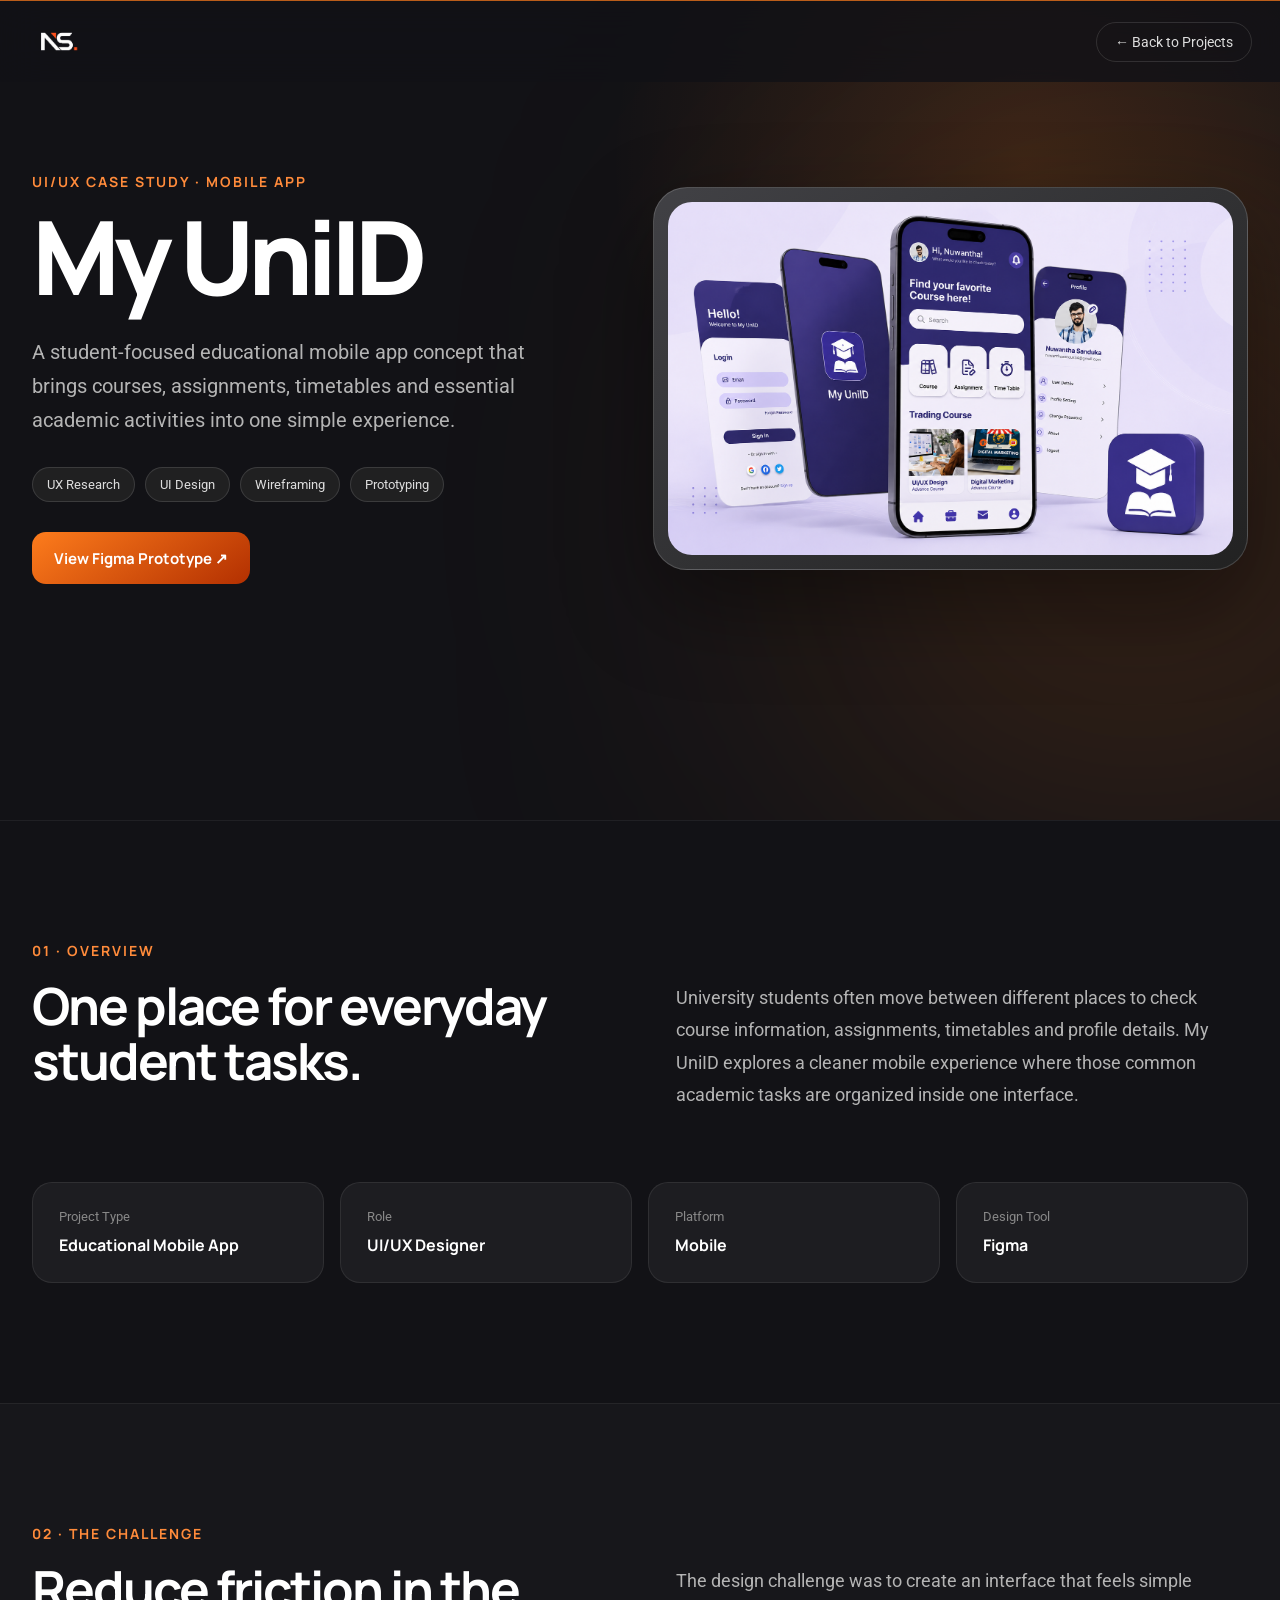
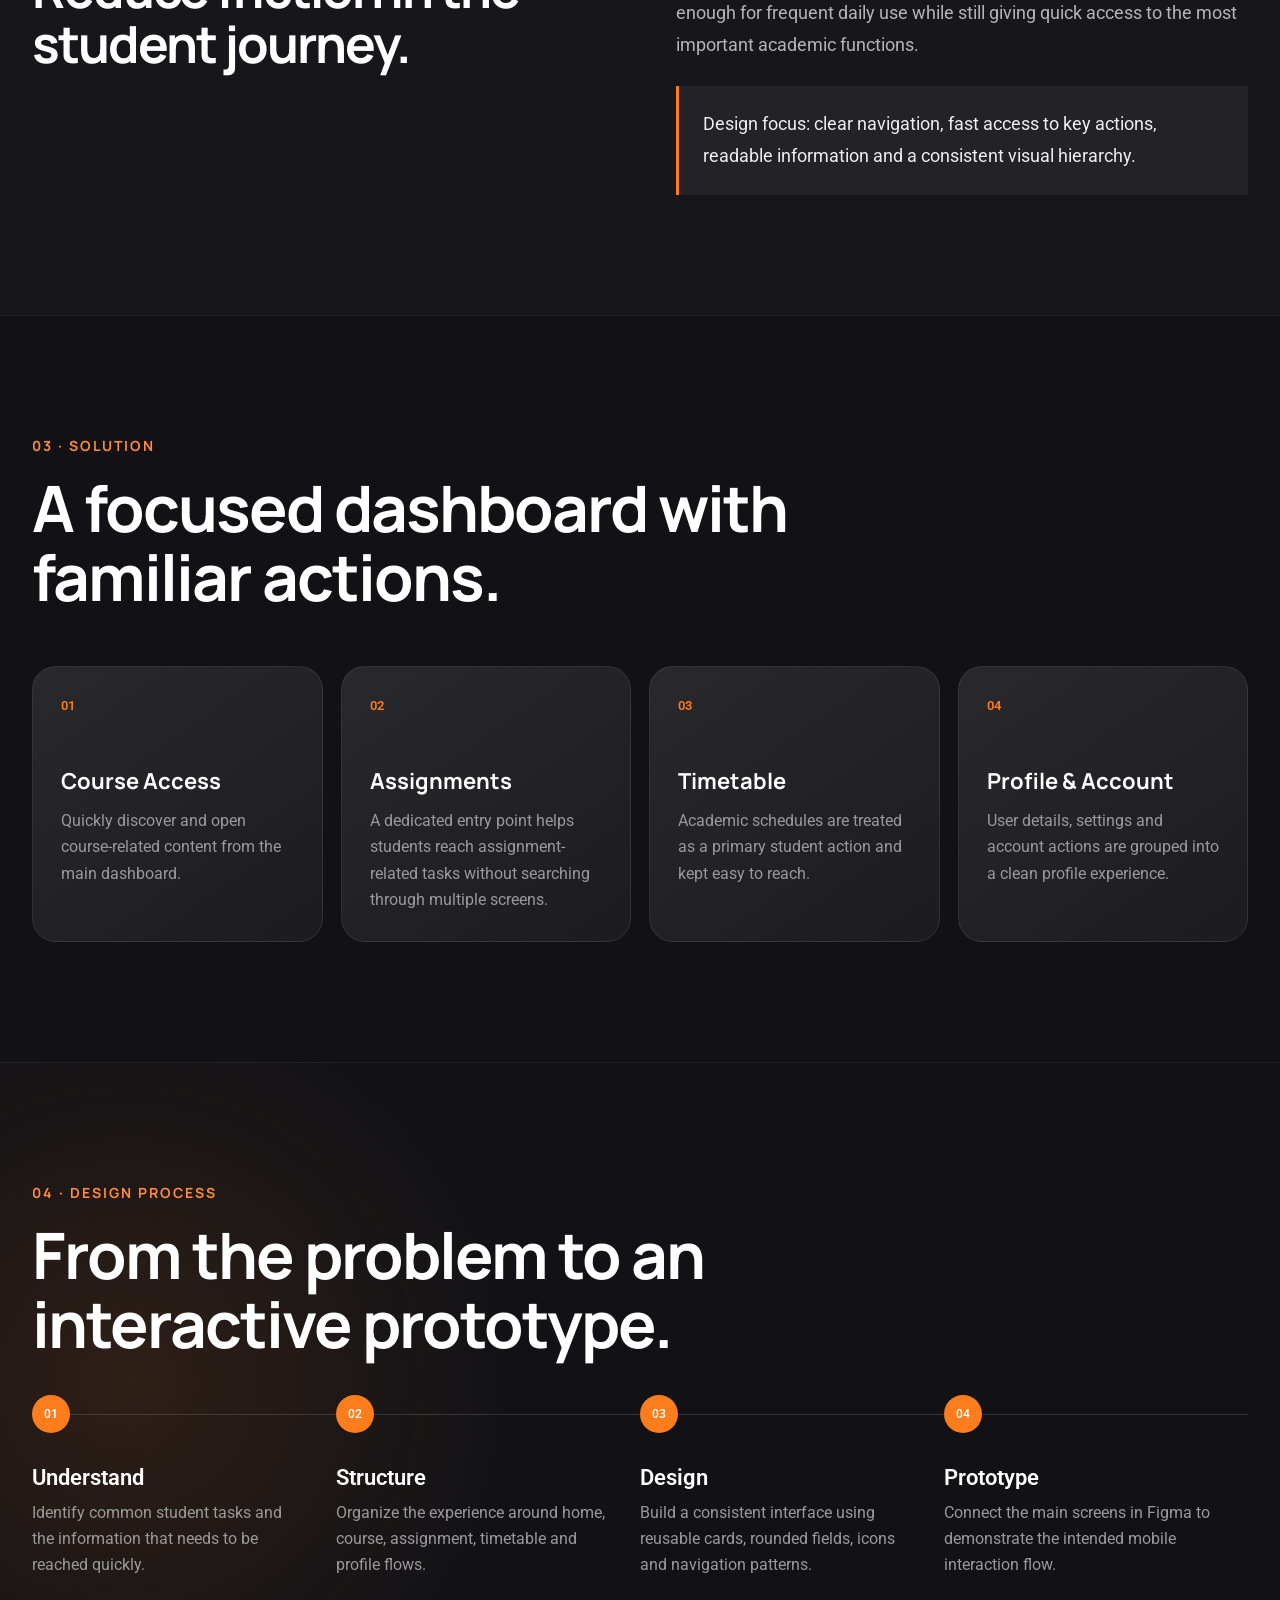
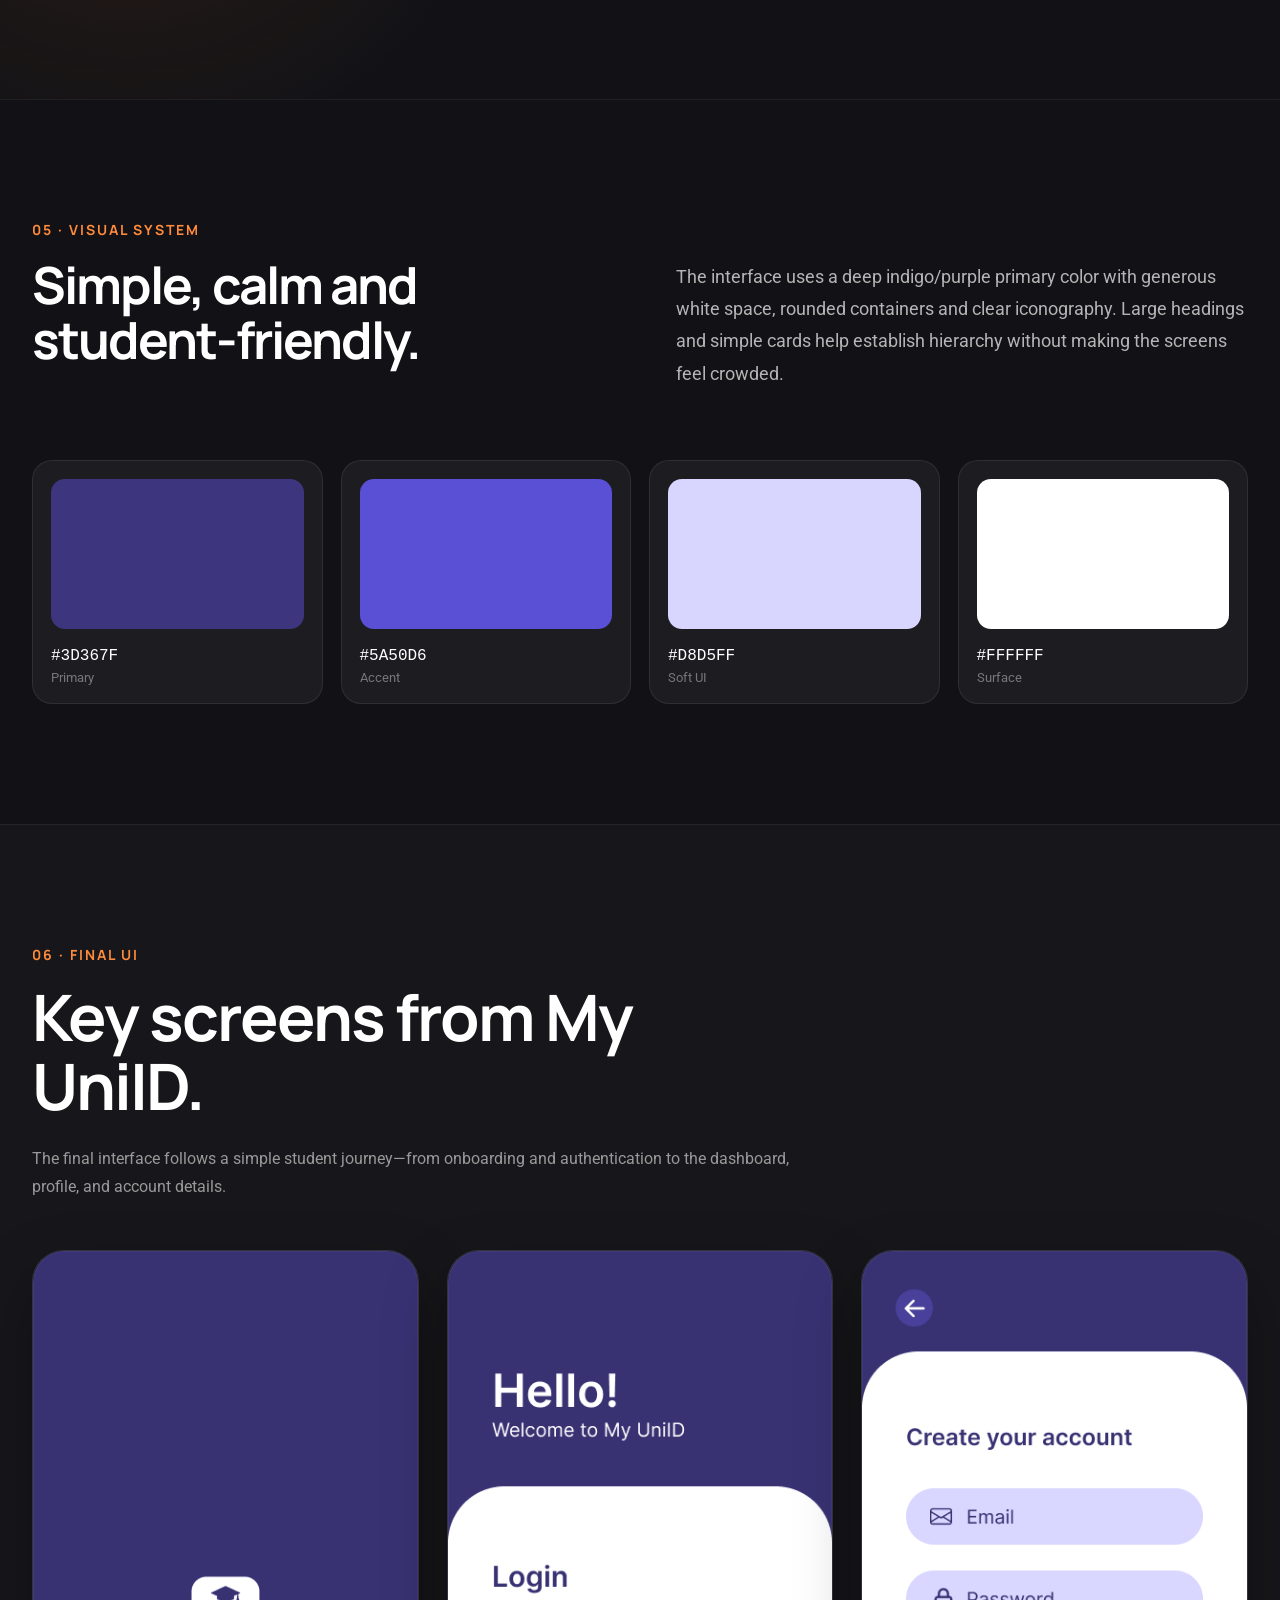
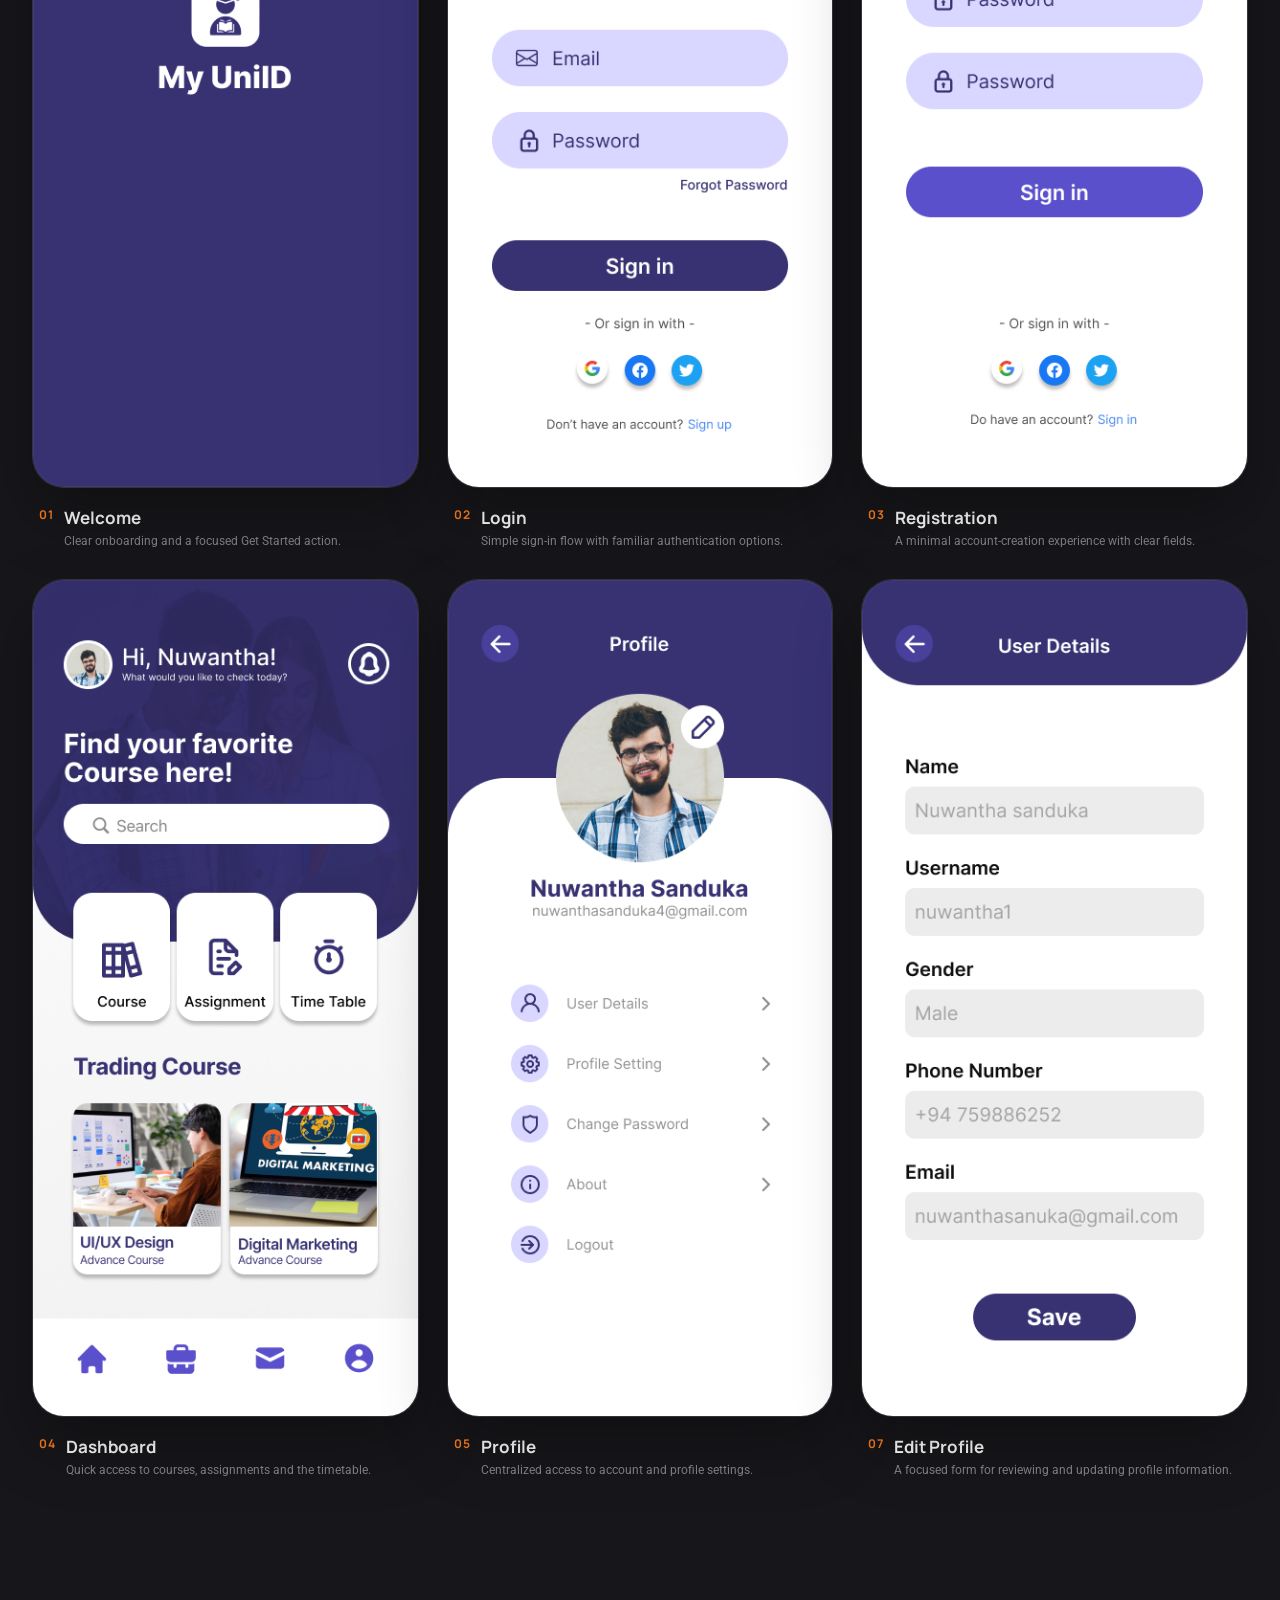
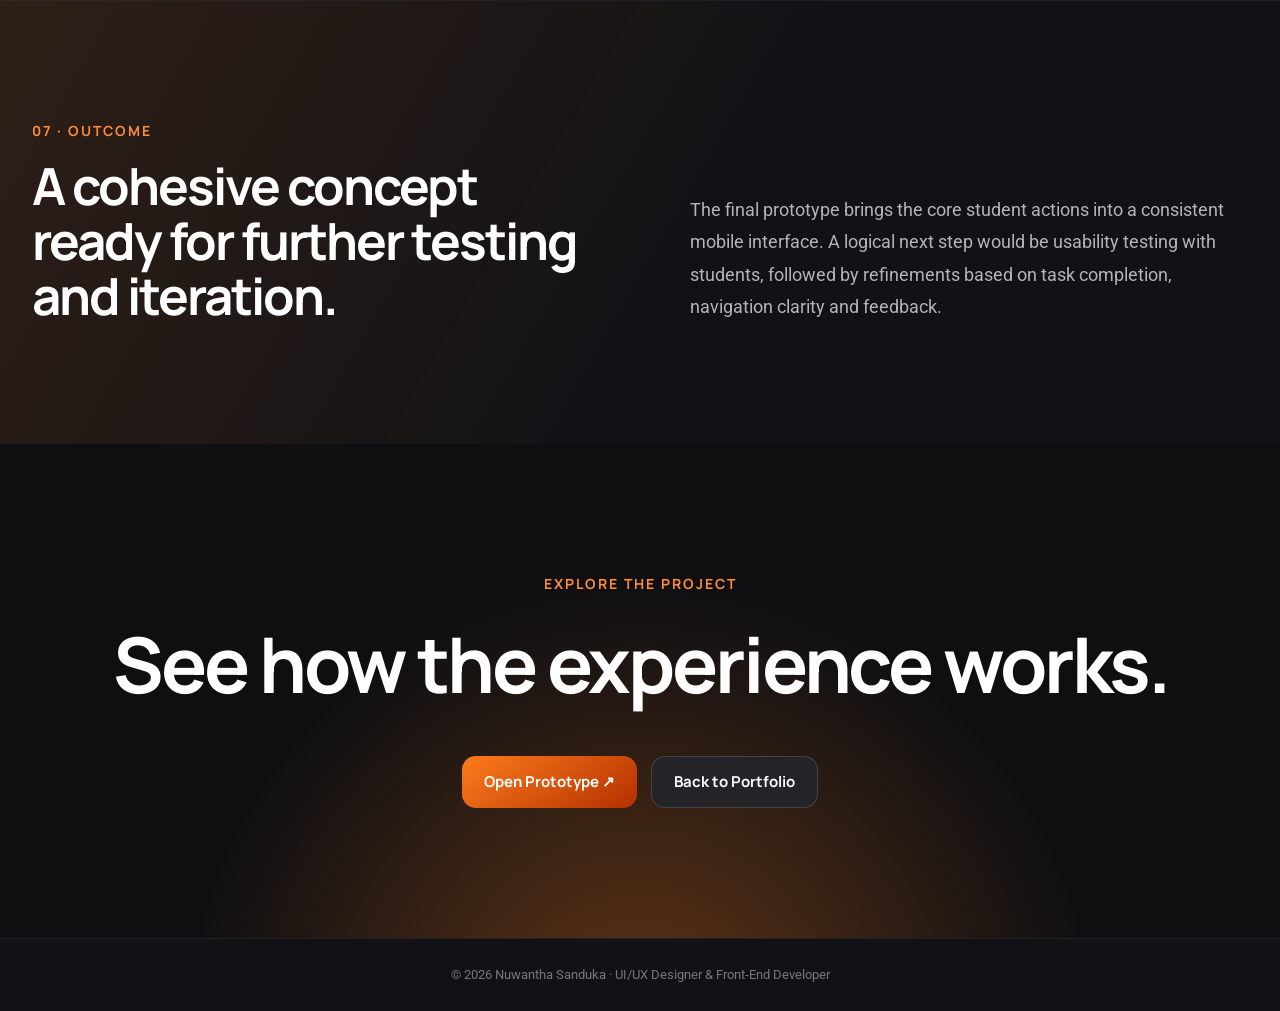
==== commit 63e35095: "update case study page" ====
--- a/my-uniid-case-study.html
+++ b/my-uniid-case-study.html
@@ -111,7 +111,7 @@
           <figure class="screen-card"><div class="screen-frame"><img src="assets/images/uniid/uniid-signup.png" alt="My UniID registration screen"></div><figcaption><b>03</b><span>Registration</span><small>A minimal account-creation experience with clear fields.</small></figcaption></figure>
           <figure class="screen-card"><div class="screen-frame"><img src="assets/images/uniid/uniid-dashboard.png" alt="My UniID student dashboard"></div><figcaption><b>04</b><span>Dashboard</span><small>Quick access to courses, assignments and the timetable.</small></figcaption></figure>
           <figure class="screen-card"><div class="screen-frame"><img src="assets/images/uniid/uniid-profile.png" alt="My UniID profile screen"></div><figcaption><b>05</b><span>Profile</span><small>Centralized access to account and profile settings.</small></figcaption></figure>
-          <figure class="screen-card"><div class="screen-frame"><img src="assets/images/uniid/uniid-user-details.png" alt="My UniID user details screen"></div><figcaption><b>06</b><span>User Details</span><small>Structured personal information with a clear save action.</small></figcaption></figure>
+          <!--<figure class="screen-card"><div class="screen-frame"><img src="assets/images/uniid/uniid-user-details.png" alt="My UniID user details screen"></div><figcaption><b>06</b><span>User Details</span><small>Structured personal information with a clear save action.</small></figcaption></figure>-->
           <figure class="screen-card"><div class="screen-frame"><img src="assets/images/uniid/uniid-edit-profile.png" alt="My UniID edit profile screen"></div><figcaption><b>07</b><span>Edit Profile</span><small>A focused form for reviewing and updating profile information.</small></figcaption></figure>
         </div>
       </div>
